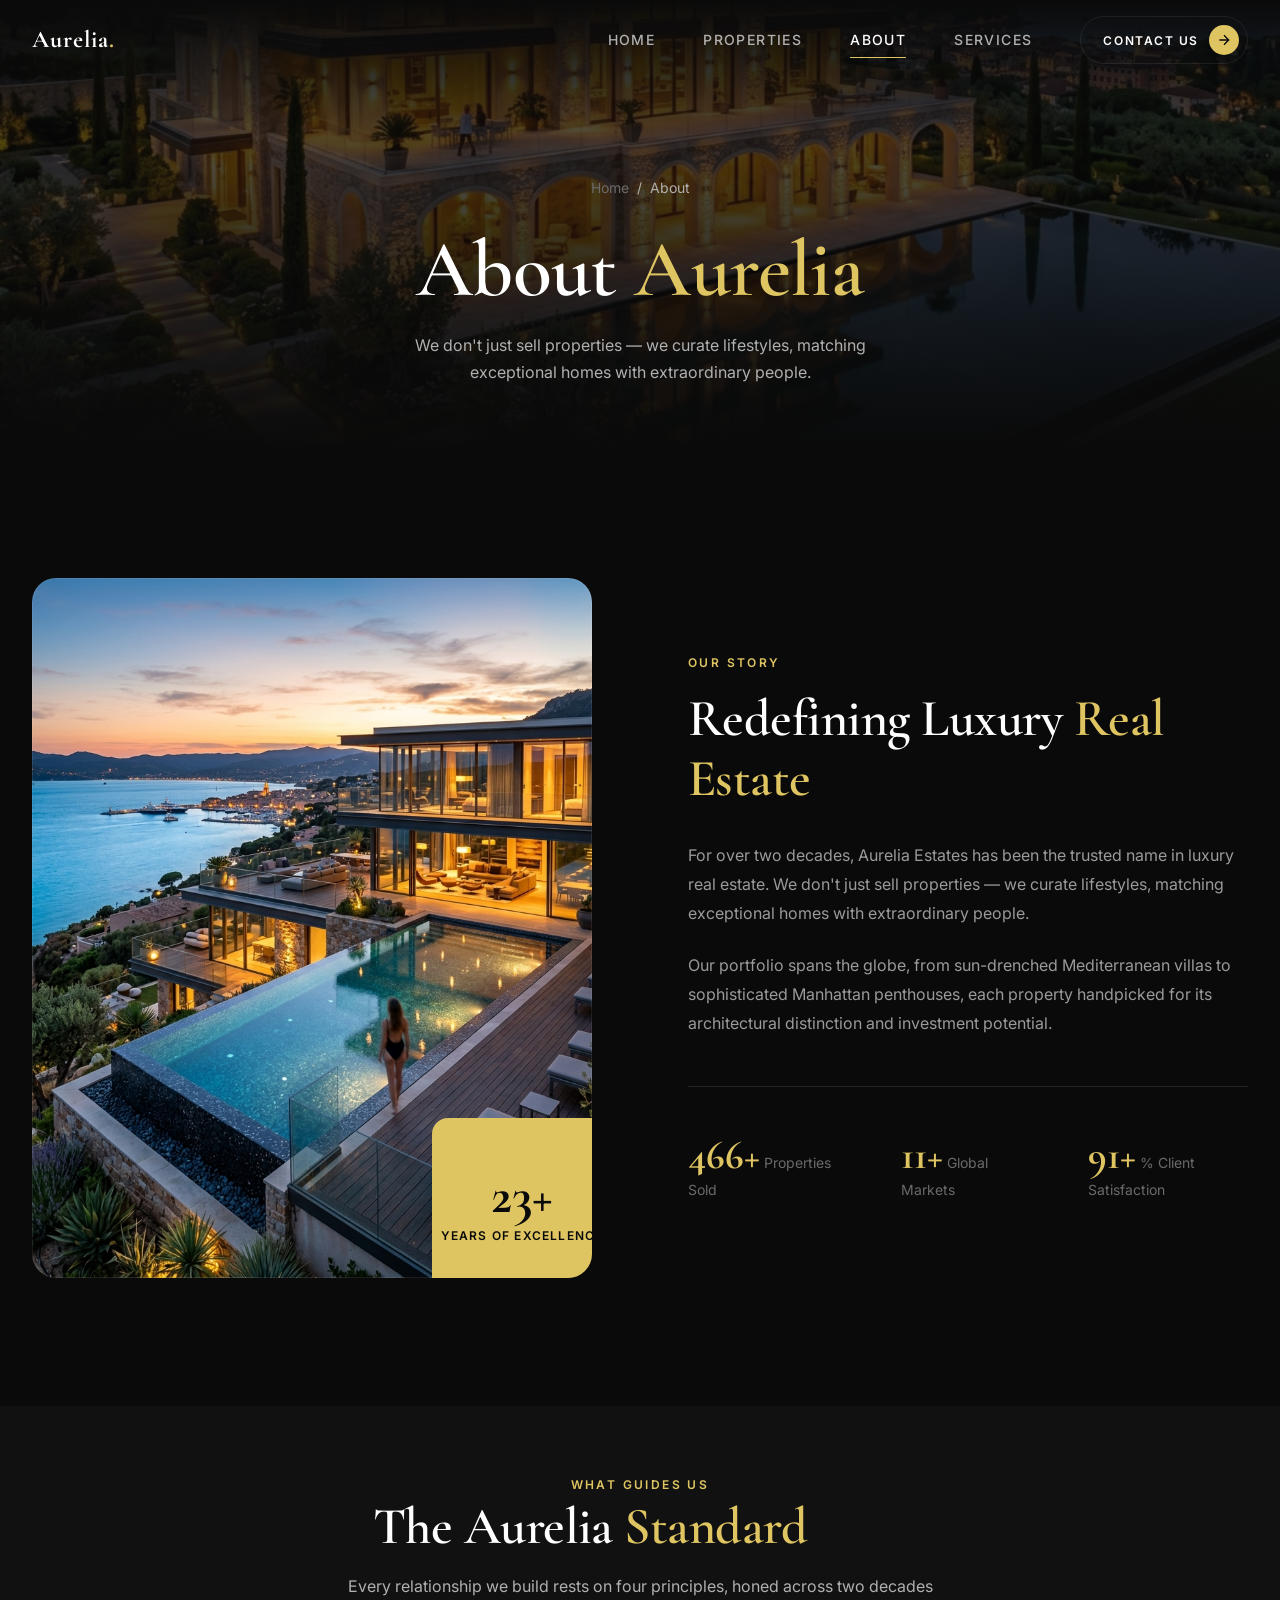
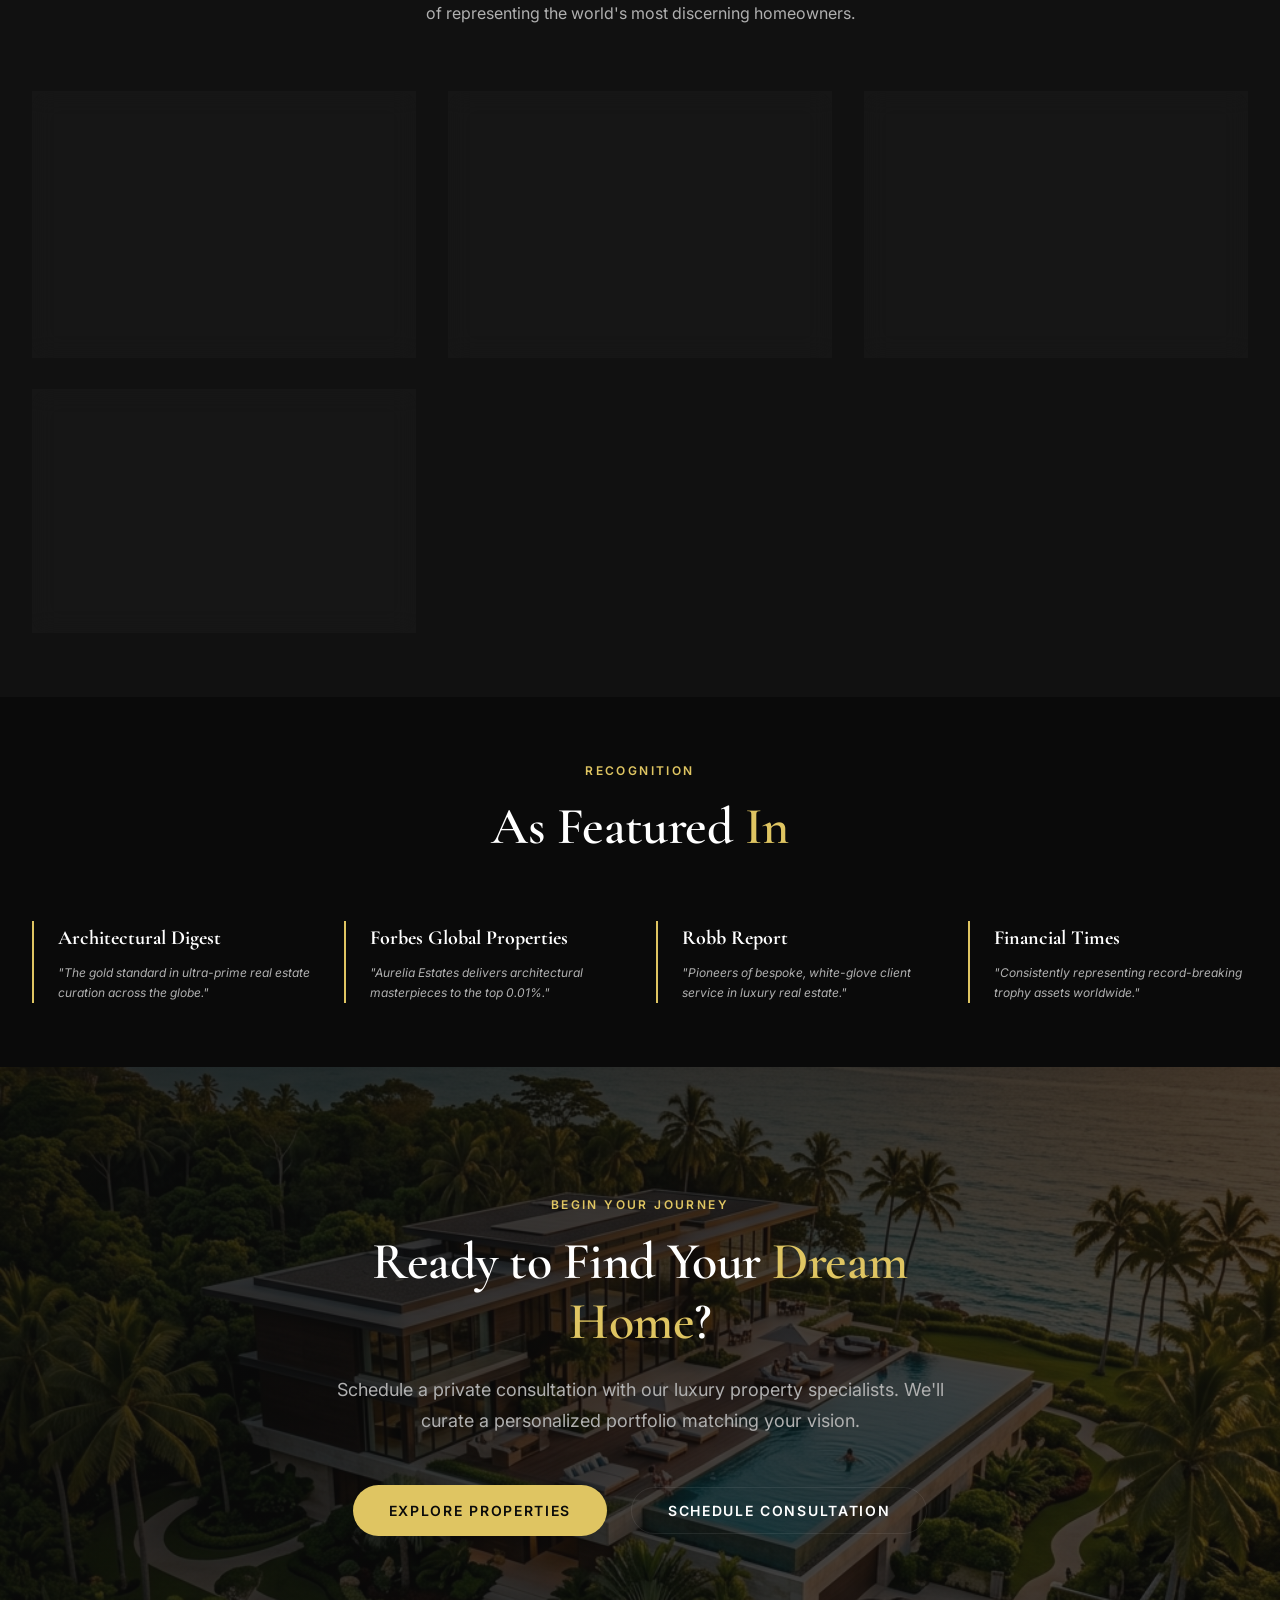
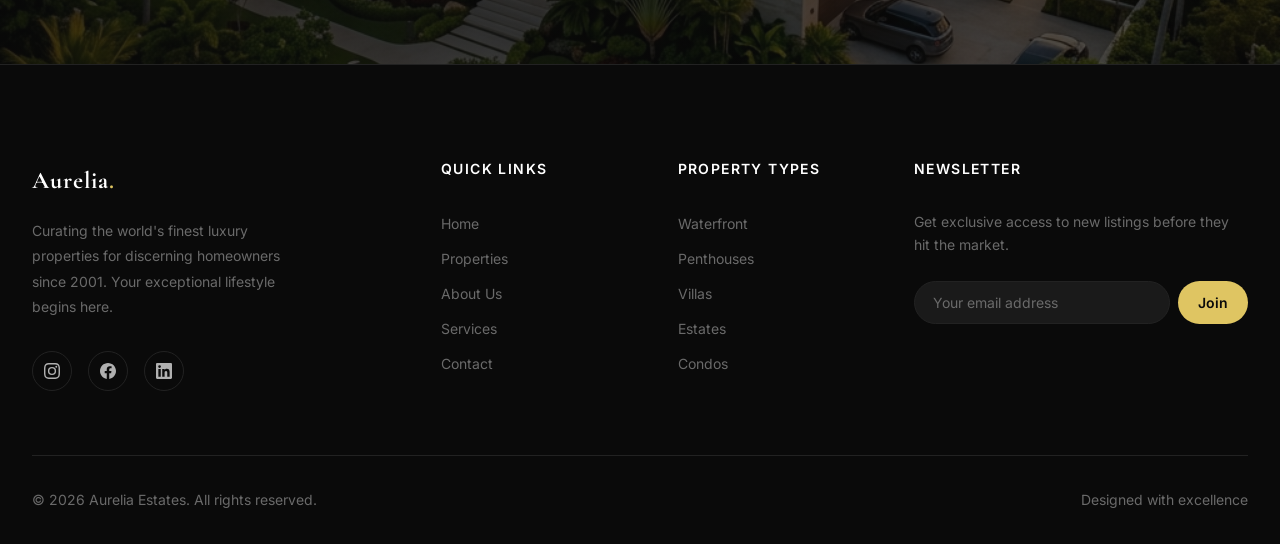
==== about.html @ a366469d "Redesign hero to match premium urban-living reference, add About/Services pages - Rebuild hero with " ====
<!DOCTYPE html>
<html lang="en">
<head>
  <meta charset="UTF-8" />
  <meta name="viewport" content="width=device-width, initial-scale=1.0" />
  <title>About Us — Aurelia Estates</title>
  <meta name="description" content="For over two decades Aurelia Estates has curated the world's finest luxury properties, matching exceptional homes with extraordinary people." />
  <link rel="stylesheet" href="css/styles.css" />
  <link rel="icon" type="image/svg+xml" href="data:image/svg+xml,<svg xmlns='http://www.w3.org/2000/svg' viewBox='0 0 100 100'><text y='.9em' font-size='90'>🏛️</text></svg>" />
</head>
<body>

  <!-- Navigation -->
  <nav class="nav" id="main-nav">
    <div class="nav__inner">
      <a href="index.html" class="nav__logo">Aurelia<span>.</span></a>
      <div class="nav__links">
        <a href="index.html" class="nav__link">Home</a>
        <a href="listings.html" class="nav__link">Properties</a>
        <a href="about.html" class="nav__link nav__link--active">About</a>
        <a href="services.html" class="nav__link">Services</a>
        <button type="button" class="nav__cta" onclick="document.getElementById('tour-modal').classList.add('active')">
          Contact Us
          <svg viewBox="0 0 24 24" fill="none" stroke="currentColor" stroke-width="2"><path d="M5 12h14M12 5l7 7-7 7"/></svg>
        </button>
      </div>
      <div class="nav__toggle" id="nav-toggle">
        <span></span><span></span><span></span>
      </div>
    </div>
  </nav>
  <div class="nav__mobile" id="nav-mobile">
    <a href="index.html">Home</a>
    <a href="listings.html">Properties</a>
    <a href="about.html">About</a>
    <a href="services.html">Services</a>
    <button type="button" onclick="document.getElementById('tour-modal').classList.add('active')">Contact Us</button>
  </div>

  <!-- Page Header -->
  <section class="page-header">
    <div class="page-header__bg">
      <img src="images/property-4.png" alt="Aurelia Estates architecture" />
    </div>
    <div class="container">
      <div class="page-header__content">
        <nav class="breadcrumb">
          <a href="index.html">Home</a>
          <span>/</span>
          <span>About</span>
        </nav>
        <h1 class="reveal">About <span class="text-accent">Aurelia</span></h1>
        <p class="reveal" data-delay="100" style="max-width:520px;margin:1rem auto 0;color:var(--color-secondary);">We don't just sell properties — we curate lifestyles, matching exceptional homes with extraordinary people.</p>
      </div>
    </div>
  </section>

  <!-- Our Story -->
  <section class="about section" id="story">
    <div class="container">
      <div class="about__grid">
        <div class="about__image reveal-left">
          <img src="images/property-3.png" alt="Luxury interior craftsmanship" />
          <div class="about__accent-box">
            <span class="number" data-count="25">0</span>
            <span class="text">Years of Excellence</span>
          </div>
        </div>
        <div class="about__content reveal-right">
          <span class="label">Our Story</span>
          <h2>Redefining Luxury <span class="text-accent">Real Estate</span></h2>
          <p>For over two decades, Aurelia Estates has been the trusted name in luxury real estate. We don't just sell properties — we curate lifestyles, matching exceptional homes with extraordinary people.</p>
          <p>Our portfolio spans the globe, from sun-drenched Mediterranean villas to sophisticated Manhattan penthouses, each property handpicked for its architectural distinction and investment potential.</p>
          <div class="about__stats">
            <div class="about__stat">
              <span class="number" data-count="500">0</span>
              <span class="text">Properties Sold</span>
            </div>
            <div class="about__stat">
              <span class="number" data-count="12">0</span>
              <span class="text">Global Markets</span>
            </div>
            <div class="about__stat">
              <span class="number" data-count="98">0</span>
              <span class="text">% Client Satisfaction</span>
            </div>
          </div>
        </div>
      </div>
    </div>
  </section>

  <!-- Our Values -->
  <section class="section section--dark" id="values">
    <div class="container">
      <div class="section__header reveal" style="text-align: center; justify-content: center;">
        <div>
          <span class="label">What Guides Us</span>
          <h2>The Aurelia <span class="text-accent">Standard</span></h2>
          <p style="max-width: 600px; margin: 1rem auto 0; color: var(--color-secondary);">
            Every relationship we build rests on four principles, honed across two decades of representing the world's most discerning homeowners.
          </p>
        </div>
      </div>

      <div class="amenities-grid">
        <div class="amenity-card reveal-scale" data-delay="0">
          <div class="amenity-card__icon">
            <svg viewBox="0 0 24 24" fill="none" stroke="currentColor" stroke-width="1.5"><path d="M12 22s8-4 8-10V5l-8-3-8 3v7c0 6 8 10 8 10z"/></svg>
          </div>
          <h3>Absolute Discretion</h3>
          <p>Confidential representation for high-profile clients, off-market listings, and private negotiations.</p>
        </div>

        <div class="amenity-card reveal-scale" data-delay="100">
          <div class="amenity-card__icon">
            <svg viewBox="0 0 24 24" fill="none" stroke="currentColor" stroke-width="1.5"><path d="M12 2v20M17 5H9.5a3.5 3.5 0 000 7h5a3.5 3.5 0 010 7H6"/></svg>
          </div>
          <h3>Uncompromising Craft</h3>
          <p>Every listing is vetted against 120 luxury benchmarks before it ever reaches our portfolio.</p>
        </div>

        <div class="amenity-card reveal-scale" data-delay="200">
          <div class="amenity-card__icon">
            <svg viewBox="0 0 24 24" fill="none" stroke="currentColor" stroke-width="1.5"><circle cx="12" cy="12" r="10"/><path d="M12 6v6l4 2"/></svg>
          </div>
          <h3>Global Reach</h3>
          <p>A vetted network across 12 markets, connecting buyers and sellers wherever opportunity lives.</p>
        </div>

        <div class="amenity-card reveal-scale" data-delay="300">
          <div class="amenity-card__icon">
            <svg viewBox="0 0 24 24" fill="none" stroke="currentColor" stroke-width="1.5"><path d="M20.84 4.61a5.5 5.5 0 0 0-7.78 0L12 5.67l-1.06-1.06a5.5 5.5 0 0 0-7.78 7.78l1.06 1.06L12 21.23l7.78-7.78 1.06-1.06a5.5 5.5 0 0 0 0-7.78z"/></svg>
          </div>
          <h3>Lifelong Partnership</h3>
          <p>98% of clients return to Aurelia for every subsequent acquisition, sale, or referral.</p>
        </div>
      </div>
    </div>
  </section>

  <!-- Press -->
  <section class="section" id="press">
    <div class="container">
      <div class="section__header reveal" style="justify-content: center; text-align: center;">
        <div class="section__header-left" style="text-align: center;">
          <span class="label">Recognition</span>
          <h2>As Featured <span class="text-accent">In</span></h2>
        </div>
      </div>
      <div class="press-grid reveal">
        <div class="press-card">
          <span class="press-card__publication">Architectural Digest</span>
          <p>"The gold standard in ultra-prime real estate curation across the globe."</p>
        </div>
        <div class="press-card">
          <span class="press-card__publication">Forbes Global Properties</span>
          <p>"Aurelia Estates delivers architectural masterpieces to the top 0.01%."</p>
        </div>
        <div class="press-card">
          <span class="press-card__publication">Robb Report</span>
          <p>"Pioneers of bespoke, white-glove client service in luxury real estate."</p>
        </div>
        <div class="press-card">
          <span class="press-card__publication">Financial Times</span>
          <p>"Consistently representing record-breaking trophy assets worldwide."</p>
        </div>
      </div>
    </div>
  </section>

  <!-- CTA -->
  <section class="cta-section" id="contact">
    <div class="cta-section__bg">
      <img src="images/hero-bg.png" alt="Luxury estate" />
    </div>
    <div class="container">
      <div class="cta-section__content reveal">
        <span class="label">Begin Your Journey</span>
        <h2>Ready to Find Your <span class="text-accent">Dream Home</span>?</h2>
        <p>Schedule a private consultation with our luxury property specialists. We'll curate a personalized portfolio matching your vision.</p>
        <div class="cta-section__buttons">
          <a href="listings.html" class="btn btn--primary">Explore Properties</a>
          <button class="btn btn--outline" onclick="document.getElementById('tour-modal').classList.add('active')">Schedule Consultation</button>
        </div>
      </div>
    </div>
  </section>

  <!-- Footer -->
  <footer class="footer" id="footer">
    <div class="container">
      <div class="footer__grid">
        <div class="footer__brand">
          <a href="index.html" class="nav__logo">Aurelia<span>.</span></a>
          <p>Curating the world's finest luxury properties for discerning homeowners since 2001. Your exceptional lifestyle begins here.</p>
          <div class="footer__social">
            <a href="#" aria-label="Instagram"><svg viewBox="0 0 24 24"><path d="M12 2.163c3.204 0 3.584.012 4.85.07 3.252.148 4.771 1.691 4.919 4.919.058 1.265.069 1.645.069 4.849 0 3.205-.012 3.584-.069 4.849-.149 3.225-1.664 4.771-4.919 4.919-1.266.058-1.644.07-4.85.07-3.204 0-3.584-.012-4.849-.07-3.26-.149-4.771-1.699-4.919-4.92-.058-1.265-.07-1.644-.07-4.849 0-3.204.013-3.583.07-4.849.149-3.227 1.664-4.771 4.919-4.919 1.266-.057 1.645-.069 4.849-.069zM12 0C8.741 0 8.333.014 7.053.072 2.695.272.273 2.69.073 7.052.014 8.333 0 8.741 0 12c0 3.259.014 3.668.072 4.948.2 4.358 2.618 6.78 6.98 6.98C8.333 23.986 8.741 24 12 24c3.259 0 3.668-.014 4.948-.072 4.354-.2 6.782-2.618 6.979-6.98.059-1.28.073-1.689.073-4.948 0-3.259-.014-3.667-.072-4.947-.196-4.354-2.617-6.78-6.979-6.98C15.668.014 15.259 0 12 0zm0 5.838a6.162 6.162 0 100 12.324 6.162 6.162 0 000-12.324zM12 16a4 4 0 110-8 4 4 0 010 8zm6.406-11.845a1.44 1.44 0 100 2.881 1.44 1.44 0 000-2.881z"/></svg></a>
            <a href="#" aria-label="Facebook"><svg viewBox="0 0 24 24"><path d="M24 12.073c0-6.627-5.373-12-12-12s-12 5.373-12 12c0 5.99 4.388 10.954 10.125 11.854v-8.385H7.078v-3.47h3.047V9.43c0-3.007 1.792-4.669 4.533-4.669 1.312 0 2.686.235 2.686.235v2.953H15.83c-1.491 0-1.956.925-1.956 1.874v2.25h3.328l-.532 3.47h-2.796v8.385C19.612 23.027 24 18.062 24 12.073z"/></svg></a>
            <a href="#" aria-label="LinkedIn"><svg viewBox="0 0 24 24"><path d="M20.447 20.452h-3.554v-5.569c0-1.328-.027-3.037-1.852-3.037-1.853 0-2.136 1.445-2.136 2.939v5.667H9.351V9h3.414v1.561h.046c.477-.9 1.637-1.85 3.37-1.85 3.601 0 4.267 2.37 4.267 5.455v6.286zM5.337 7.433a2.062 2.062 0 01-2.063-2.065 2.064 2.064 0 112.063 2.065zm1.782 13.019H3.555V9h3.564v11.452zM22.225 0H1.771C.792 0 0 .774 0 1.729v20.542C0 23.227.792 24 1.771 24h20.451C23.2 24 24 23.227 24 22.271V1.729C24 .774 23.2 0 22.222 0h.003z"/></svg></a>
          </div>
        </div>
        <div class="footer__col">
          <h4>Quick Links</h4>
          <ul>
            <li><a href="index.html">Home</a></li>
            <li><a href="listings.html">Properties</a></li>
            <li><a href="about.html">About Us</a></li>
            <li><a href="services.html">Services</a></li>
            <li><a href="#contact">Contact</a></li>
          </ul>
        </div>
        <div class="footer__col">
          <h4>Property Types</h4>
          <ul>
            <li><a href="listings.html">Waterfront</a></li>
            <li><a href="listings.html">Penthouses</a></li>
            <li><a href="listings.html">Villas</a></li>
            <li><a href="listings.html">Estates</a></li>
            <li><a href="listings.html">Condos</a></li>
          </ul>
        </div>
        <div class="footer__col">
          <h4>Newsletter</h4>
          <p style="font-size:0.875rem;color:#6a6a6a;margin-bottom:1.5rem;">Get exclusive access to new listings before they hit the market.</p>
          <form class="footer__newsletter-form" onsubmit="event.preventDefault(); alert('Subscribed to Aurelia VIP Private Access!');">
            <input type="email" placeholder="Your email address" class="footer__newsletter-input" required />
            <button type="submit">Join</button>
          </form>
        </div>
      </div>
      <div class="footer__bottom">
        <p>&copy; <span id="footer-year">2026</span> Aurelia Estates. All rights reserved.</p>
        <p>Designed with excellence</p>
      </div>
    </div>
  </footer>

  <!-- Consultation Modal -->
  <div class="tour-modal" id="tour-modal">
    <div class="tour-modal__backdrop" onclick="document.getElementById('tour-modal').classList.remove('active')"></div>
    <div class="tour-modal__box">
      <button class="tour-modal__close" onclick="document.getElementById('tour-modal').classList.remove('active')">&times;</button>
      <span class="label">Private Access</span>
      <h3>Schedule Private Consultation</h3>
      <p>Connect with a senior luxury specialist for a tailored portfolio review.</p>
      <form onsubmit="event.preventDefault(); alert('Thank you! Your private advisor will contact you within 2 hours.'); document.getElementById('tour-modal').classList.remove('active');">
        <div style="margin-bottom:1rem;">
          <input type="text" placeholder="Full Name" required style="width:100%;padding:12px 16px;background:#1a1a1a;border:1px solid #333;color:#fff;border-radius:6px;" />
        </div>
        <div style="margin-bottom:1rem;">
          <input type="email" placeholder="Email Address" required style="width:100%;padding:12px 16px;background:#1a1a1a;border:1px solid #333;color:#fff;border-radius:6px;" />
        </div>
        <div style="margin-bottom:1rem;">
          <input type="tel" placeholder="Phone Number" style="width:100%;padding:12px 16px;background:#1a1a1a;border:1px solid #333;color:#fff;border-radius:6px;" />
        </div>
        <button type="submit" class="btn btn--primary" style="width:100%;">Submit Request</button>
      </form>
    </div>
  </div>

  <script src="js/main.js"></script>
</body>
</html>
---- css/styles.css ----
/* ============================================================
   LUXURY REAL ESTATE — DESIGN SYSTEM
   ============================================================ */

/* --- Google Fonts --- */
@import url('https://fonts.googleapis.com/css2?family=Cormorant+Garamond:ital,wght@0,300;0,400;0,500;0,600;0,700;1,400;1,500&family=Inter:wght@300;400;500;600;700&display=swap');

/* ============================================================
   DESIGN TOKENS
   ============================================================ */
:root {
  /* Colors */
  --color-accent: #DFC562;
  --color-accent-hover: #e8d278;
  --color-accent-dark: #c5a94d;
  --color-primary: #ffffff;
  --color-secondary: #b0b0b0;
  --color-body: #9a9a9a;
  --color-muted: #6a6a6a;
  --color-dark: #0a0a0a;
  --color-dark-soft: #111111;
  --color-dark-card: #151515;
  --color-dark-border: #222222;
  --color-dark-surface: #1a1a1a;
  --color-overlay: rgba(0, 0, 0, 0.55);
  --color-glass: rgba(255, 255, 255, 0.04);
  --color-glass-border: rgba(255, 255, 255, 0.08);

  /* Typography */
  --font-heading: 'Cormorant Garamond', 'Georgia', serif;
  --font-body: 'Inter', 'Helvetica Neue', sans-serif;

  /* Sizes */
  --text-xs: 0.75rem;
  --text-sm: 0.875rem;
  --text-base: 1rem;
  --text-lg: 1.125rem;
  --text-xl: 1.25rem;
  --text-2xl: 1.5rem;
  --text-3xl: 2rem;
  --text-4xl: 2.5rem;
  --text-5xl: 3.25rem;
  --text-6xl: 4rem;
  --text-7xl: 5rem;

  /* Spacing */
  --space-xs: 0.25rem;
  --space-sm: 0.5rem;
  --space-md: 1rem;
  --space-lg: 1.5rem;
  --space-xl: 2rem;
  --space-2xl: 3rem;
  --space-3xl: 4rem;
  --space-4xl: 6rem;
  --space-5xl: 8rem;

  /* Layout */
  --max-width: 1280px;
  --max-width-narrow: 900px;
  --nav-height: 80px;
  --border-radius: 8px;
  --border-radius-lg: 16px;
  --border-radius-xl: 24px;

  /* Transitions */
  --transition-fast: 0.2s cubic-bezier(0.4, 0, 0.2, 1);
  --transition-base: 0.35s cubic-bezier(0.4, 0, 0.2, 1);
  --transition-slow: 0.6s cubic-bezier(0.22, 1, 0.36, 1);
  --transition-spring: 0.8s cubic-bezier(0.34, 1.56, 0.64, 1);

  /* Shadows */
  --shadow-sm: 0 2px 8px rgba(0, 0, 0, 0.3);
  --shadow-md: 0 8px 30px rgba(0, 0, 0, 0.4);
  --shadow-lg: 0 20px 60px rgba(0, 0, 0, 0.5);
  --shadow-glow: 0 0 40px rgba(223, 197, 98, 0.15);
}

/* ============================================================
   RESET & BASE
   ============================================================ */
*, *::before, *::after {
  margin: 0;
  padding: 0;
  box-sizing: border-box;
}

html {
  scroll-behavior: smooth;
  -webkit-font-smoothing: antialiased;
  -moz-osx-font-smoothing: grayscale;
}

body {
  font-family: var(--font-body);
  font-size: var(--text-base);
  font-weight: 400;
  line-height: 1.7;
  color: var(--color-body);
  background-color: var(--color-dark);
  overflow-x: hidden;
}

img {
  max-width: 100%;
  height: auto;
  display: block;
}

a {
  color: var(--color-accent);
  text-decoration: none;
  transition: color var(--transition-fast);
}

a:hover {
  color: var(--color-accent-hover);
}

ul, ol {
  list-style: none;
}

button {
  cursor: pointer;
  border: none;
  background: none;
  font-family: inherit;
  color: inherit;
}

input, textarea, select {
  font-family: var(--font-body);
  font-size: var(--text-base);
  border: none;
  outline: none;
  background: none;
}

::selection {
  background: var(--color-accent);
  color: var(--color-dark);
}

/* ============================================================
   TYPOGRAPHY
   ============================================================ */
h1, h2, h3, h4, h5, h6 {
  font-family: var(--font-heading);
  font-weight: 600;
  line-height: 1.15;
  color: var(--color-primary);
  letter-spacing: -0.01em;
}

h1 { font-size: var(--text-7xl); }
h2 { font-size: var(--text-5xl); }
h3 { font-size: var(--text-3xl); }
h4 { font-size: var(--text-2xl); }
h5 { font-size: var(--text-xl); }
h6 { font-size: var(--text-lg); }

.text-accent {
  color: var(--color-accent);
}

.text-uppercase {
  text-transform: uppercase;
  letter-spacing: 0.12em;
}

.label {
  font-family: var(--font-body);
  font-size: var(--text-xs);
  font-weight: 600;
  text-transform: uppercase;
  letter-spacing: 0.2em;
  color: var(--color-accent);
}

/* ============================================================
   LAYOUT
   ============================================================ */
.container {
  width: 100%;
  max-width: var(--max-width);
  margin: 0 auto;
  padding: 0 var(--space-xl);
}

.container--narrow {
  max-width: var(--max-width-narrow);
}

.section {
  padding: var(--space-3xl) 0;
  position: relative;
}

.section--dark {
  background: var(--color-dark-soft);
}

.flex {
  display: flex;
}

.grid {
  display: grid;
}

/* ============================================================
   NAVIGATION
   ============================================================ */
.nav {
  position: fixed;
  top: 0;
  left: 0;
  width: 100%;
  height: var(--nav-height);
  z-index: 1000;
  display: flex;
  align-items: center;
  transition: background var(--transition-base), box-shadow var(--transition-base), backdrop-filter var(--transition-base);
}

.nav--scrolled {
  background: rgba(10, 10, 10, 0.92);
  backdrop-filter: blur(20px);
  -webkit-backdrop-filter: blur(20px);
  box-shadow: 0 1px 0 var(--color-dark-border);
}

.nav__inner {
  display: flex;
  align-items: center;
  justify-content: space-between;
  width: 100%;
  max-width: var(--max-width);
  margin: 0 auto;
  padding: 0 var(--space-xl);
}

.nav__logo {
  font-family: var(--font-heading);
  font-size: var(--text-2xl);
  font-weight: 700;
  color: var(--color-primary);
  letter-spacing: 0.04em;
  transition: color var(--transition-fast);
}

.nav__logo span {
  color: var(--color-accent);
}

.nav__links {
  display: flex;
  align-items: center;
  gap: var(--space-2xl);
}

.nav__link {
  font-family: var(--font-body);
  font-size: var(--text-sm);
  font-weight: 500;
  color: var(--color-secondary);
  text-transform: uppercase;
  letter-spacing: 0.1em;
  position: relative;
  padding: var(--space-xs) 0;
  transition: color var(--transition-fast);
}

.nav__link::after {
  content: '';
  position: absolute;
  bottom: -2px;
  left: 0;
  width: 0;
  height: 1px;
  background: var(--color-accent);
  transition: width var(--transition-base);
}

.nav__link:hover,
.nav__link--active {
  color: var(--color-primary);
}

.nav__link:hover::after,
.nav__link--active::after {
  width: 100%;
}

.nav__cta {
  display: inline-flex;
  align-items: center;
  gap: 10px;
  padding: 8px 8px 8px 22px;
  font-family: var(--font-body);
  font-size: var(--text-xs);
  font-weight: 600;
  text-transform: uppercase;
  letter-spacing: 0.13em;
  color: var(--color-primary);
  background: transparent;
  border: 1px solid var(--color-glass-border);
  border-radius: 50px;
  cursor: pointer;
  transition: all var(--transition-base);
}

.nav__cta svg {
  width: 30px;
  height: 30px;
  padding: 7px;
  border-radius: 50%;
  background: var(--color-accent);
  color: var(--color-dark);
  flex-shrink: 0;
  transition: transform var(--transition-base);
}

.nav__cta:hover {
  border-color: var(--color-accent);
  color: var(--color-primary);
  transform: translateY(-1px);
}

.nav__cta:hover svg {
  transform: rotate(45deg);
}

/* Mobile Menu Toggle */
.nav__toggle {
  display: none;
  flex-direction: column;
  gap: 5px;
  width: 28px;
  cursor: pointer;
  z-index: 1001;
}

.nav__toggle span {
  display: block;
  width: 100%;
  height: 2px;
  background: var(--color-primary);
  border-radius: 2px;
  transition: all var(--transition-base);
}

.nav__toggle.active span:nth-child(1) {
  transform: rotate(45deg) translate(5px, 5px);
}

.nav__toggle.active span:nth-child(2) {
  opacity: 0;
}

.nav__toggle.active span:nth-child(3) {
  transform: rotate(-45deg) translate(5px, -5px);
}

/* Mobile Menu */
.nav__mobile {
  display: none;
  position: fixed;
  top: 0;
  left: 0;
  width: 100%;
  height: 100vh;
  background: rgba(10, 10, 10, 0.97);
  backdrop-filter: blur(30px);
  flex-direction: column;
  align-items: center;
  justify-content: center;
  gap: var(--space-2xl);
  z-index: 999;
  opacity: 0;
  pointer-events: none;
  transition: opacity var(--transition-base);
}

.nav__mobile.active {
  opacity: 1;
  pointer-events: all;
}

.nav__mobile a,
.nav__mobile button {
  font-family: var(--font-heading);
  font-size: var(--text-4xl);
  color: var(--color-primary);
  background: none;
  border: none;
  cursor: pointer;
  transition: color var(--transition-fast);
}

.nav__mobile a:hover,
.nav__mobile button:hover {
  color: var(--color-accent);
}

/* ============================================================
   BUTTONS
   ============================================================ */
.btn {
  display: inline-flex;
  align-items: center;
  justify-content: center;
  gap: var(--space-sm);
  padding: 14px 36px;
  font-family: var(--font-body);
  font-size: var(--text-sm);
  font-weight: 600;
  text-transform: uppercase;
  letter-spacing: 0.12em;
  border-radius: 50px;
  cursor: pointer;
  transition: all var(--transition-base);
  position: relative;
  overflow: hidden;
}

.btn--primary {
  background: var(--color-accent);
  color: var(--color-dark);
}

.btn--primary:hover {
  background: var(--color-accent-hover);
  color: var(--color-dark);
  transform: translateY(-2px);
  box-shadow: var(--shadow-glow);
}

.btn--outline {
  background: transparent;
  color: var(--color-primary);
  border: 1px solid var(--color-glass-border);
}

.btn--outline:hover {
  border-color: var(--color-accent);
  color: var(--color-accent);
  transform: translateY(-2px);
}

.btn--ghost {
  background: transparent;
  color: var(--color-accent);
  padding: 10px 0;
}

.btn--ghost:hover {
  color: var(--color-accent-hover);
}

.btn--ghost svg {
  transition: transform var(--transition-base);
}

.btn--ghost:hover svg {
  transform: translateX(4px);
}

.btn--icon {
  width: 48px;
  height: 48px;
  padding: 0;
  border-radius: 50%;
  background: var(--color-dark-card);
  border: 1px solid var(--color-dark-border);
}

.btn--icon:hover {
  background: var(--color-accent);
  border-color: var(--color-accent);
  color: var(--color-dark);
}

/* ============================================================
   HERO SECTION (Homepage)
   ============================================================ */
.hero {
  position: relative;
  width: 100%;
  min-height: 100vh;
  display: flex;
  align-items: center;
  overflow: hidden;
  padding: calc(var(--nav-height) + var(--space-2xl)) 0 var(--space-3xl);
  background:
    radial-gradient(ellipse 70% 55% at 78% 12%, rgba(223, 197, 98, 0.10), transparent 60%),
    radial-gradient(ellipse 90% 70% at 15% 100%, rgba(120, 78, 30, 0.22), transparent 65%),
    linear-gradient(160deg, #171208 0%, #0a0a0a 45%, #0a0a0a 100%);
}

.hero__grid {
  position: relative;
  z-index: 2;
  display: grid;
  grid-template-columns: minmax(0, 0.9fr) minmax(0, 1.1fr);
  align-items: center;
  gap: clamp(2.5rem, 5vw, var(--space-4xl));
}

.hero__content {
  max-width: 560px;
}

.hero__eyebrow {
  display: inline-flex;
  align-items: center;
  gap: 12px;
  margin-bottom: var(--space-lg);
}

.hero__eyebrow::before {
  content: '';
  display: block;
  width: 28px;
  height: 2px;
  background: var(--color-accent);
}

.hero__title {
  font-family: var(--font-heading);
  font-weight: 500;
  font-size: clamp(2.6rem, 5.4vw, var(--text-7xl));
  line-height: 1.08;
  color: var(--color-primary);
  margin-bottom: var(--space-lg);
}

.hero__title em {
  font-style: italic;
  font-weight: 500;
  color: var(--color-accent);
}

.hero__lead {
  font-size: var(--text-lg);
  line-height: 1.7;
  color: var(--color-secondary);
  max-width: 460px;
  margin-bottom: var(--space-2xl);
}

.hero__actions {
  display: flex;
  align-items: center;
  flex-wrap: wrap;
  gap: var(--space-lg);
  margin-bottom: var(--space-2xl);
}

.hero__proof {
  display: flex;
  align-items: center;
  gap: var(--space-lg);
  padding-top: var(--space-xl);
  border-top: 1px solid var(--color-dark-border);
}

.hero__proof-avatars {
  display: flex;
}

.hero__proof-avatars img {
  width: 38px;
  height: 38px;
  border-radius: 50%;
  object-fit: cover;
  border: 2px solid var(--color-dark);
  margin-left: -10px;
}

.hero__proof-avatars img:first-child {
  margin-left: 0;
}

.hero__proof-text {
  font-size: var(--text-sm);
  color: var(--color-secondary);
  line-height: 1.4;
}

.hero__proof-text strong {
  color: var(--color-primary);
}

/* --- Visual column: tilting image + floating info card + dot nav --- */
.hero__visual {
  position: relative;
}

.hero__image-frame {
  position: relative;
  aspect-ratio: 4 / 5;
  max-height: 640px;
  border-radius: var(--border-radius-xl);
  overflow: hidden;
  perspective: 1400px;
  box-shadow: var(--shadow-lg);
}

.hero__image-frame::after {
  content: '';
  position: absolute;
  inset: 0;
  background: linear-gradient(200deg, transparent 45%, rgba(0, 0, 0, 0.55) 100%);
  pointer-events: none;
  z-index: 1;
}

.hero__image-frame img {
  width: 100%;
  height: 100%;
  object-fit: cover;
  transform: scale(1.08);
  transform-style: preserve-3d;
  will-change: transform;
}

.hero__image-glow {
  position: absolute;
  inset: -10%;
  z-index: -1;
  background: radial-gradient(circle at 50% 50%, rgba(223, 197, 98, 0.18), transparent 65%);
  filter: blur(30px);
  pointer-events: none;
}

.hero__floating-card {
  position: absolute;
  left: -6%;
  bottom: 8%;
  z-index: 3;
  width: min(300px, 78%);
  padding: var(--space-xl) var(--space-lg);
  background: rgba(15, 13, 10, 0.72);
  backdrop-filter: blur(18px);
  -webkit-backdrop-filter: blur(18px);
  border: 1px solid var(--color-glass-border);
  border-radius: var(--border-radius-lg);
  box-shadow: var(--shadow-md);
}

.hero__floating-card h4 {
  font-size: var(--text-lg);
  margin-bottom: 8px;
}

.hero__floating-card p {
  font-size: var(--text-sm);
  line-height: 1.6;
  color: var(--color-secondary);
  margin-bottom: var(--space-lg);
}

.hero__floating-stat {
  display: flex;
  align-items: center;
  gap: var(--space-md);
  padding-top: var(--space-lg);
  border-top: 1px solid var(--color-glass-border);
}

.hero__floating-number {
  font-family: var(--font-heading);
  font-size: var(--text-4xl);
  font-weight: 600;
  color: var(--color-accent);
  line-height: 1;
}

.hero__floating-meta {
  display: flex;
  flex-direction: column;
  gap: 4px;
}

.hero__floating-label {
  font-size: var(--text-xs);
  text-transform: uppercase;
  letter-spacing: 0.1em;
  color: var(--color-primary);
}

.hero__floating-sub {
  display: flex;
  align-items: center;
  gap: 6px;
  font-size: var(--text-xs);
  color: var(--color-muted);
}

.hero__availability-dot {
  width: 6px;
  height: 6px;
  border-radius: 50%;
  background: #6fcf97;
  box-shadow: 0 0 0 0 rgba(111, 207, 151, 0.6);
  animation: heroAvailabilityPulse 2.2s ease-out infinite;
}

@keyframes heroAvailabilityPulse {
  0%   { box-shadow: 0 0 0 0 rgba(111, 207, 151, 0.55); }
  70%  { box-shadow: 0 0 0 7px rgba(111, 207, 151, 0); }
  100% { box-shadow: 0 0 0 0 rgba(111, 207, 151, 0); }
}

.hero__dot-nav {
  position: absolute;
  top: 50%;
  right: -18px;
  transform: translateY(-50%);
  z-index: 3;
  display: flex;
  flex-direction: column;
  align-items: center;
  gap: 22px;
  padding: 14px 9px;
  background: rgba(15, 13, 10, 0.72);
  backdrop-filter: blur(18px);
  -webkit-backdrop-filter: blur(18px);
  border: 1px solid var(--color-glass-border);
  border-radius: 50px;
}

.hero__dot {
  position: relative;
  z-index: 2;
  width: 22px;
  height: 22px;
  display: flex;
  align-items: center;
  justify-content: center;
  font-size: 0.65rem;
  font-weight: 600;
  color: var(--color-muted);
  cursor: pointer;
  transition: color var(--transition-fast);
}

.hero__dot--active {
  color: var(--color-dark);
}

.hero__dot-indicator {
  position: absolute;
  top: 14px;
  left: 9px;
  z-index: 1;
  width: 22px;
  height: 22px;
  border-radius: 50%;
  background: var(--color-accent);
  transition: transform 0.5s cubic-bezier(0.65, 0, 0.35, 1);
  box-shadow: var(--shadow-glow);
}

@media (max-width: 1024px) {
  .hero__grid {
    grid-template-columns: 1fr;
    text-align: center;
  }

  .hero__content {
    max-width: 100%;
    margin: 0 auto;
  }

  .hero__lead {
    margin-left: auto;
    margin-right: auto;
  }

  .hero__actions {
    justify-content: center;
  }

  .hero__proof {
    justify-content: center;
  }

  .hero__visual {
    max-width: 460px;
    margin: 0 auto;
  }

  .hero__dot-nav {
    right: 10px;
  }
}

@media (max-width: 767px) {
  .hero {
    padding-top: calc(var(--nav-height) + var(--space-xl));
    padding-bottom: var(--space-2xl);
    min-height: auto;
  }

  .hero__eyebrow {
    justify-content: center;
  }

  .hero__actions {
    flex-direction: column;
    align-items: stretch;
    gap: var(--space-md);
  }

  .hero__actions .btn {
    width: 100%;
  }

  .hero__image-frame {
    aspect-ratio: 4 / 5;
    max-height: 420px;
  }

  .hero__floating-card {
    left: 50%;
    bottom: auto;
    top: 100%;
    transform: translate(-50%, -34px);
    width: calc(100% - 2.5rem);
    max-width: 340px;
  }

  .hero__visual {
    margin-bottom: 3rem;
  }

  .hero__dot-nav {
    top: 16px;
    right: 16px;
    transform: none;
    flex-direction: row;
    gap: 14px;
    padding: 8px;
  }

  .hero__dot-indicator {
    top: 8px;
    left: 8px;
    transition: transform 0.5s cubic-bezier(0.65, 0, 0.35, 1);
  }
}

/* ============================================================
   PROPERTY CARDS
   ============================================================ */
.property-card {
  position: relative;
  border-radius: var(--border-radius-lg);
  overflow: hidden;
  background: var(--color-dark-card);
  border: 1px solid var(--color-dark-border);
  transition: all var(--transition-slow);
  cursor: pointer;
  transform-style: preserve-3d;
  will-change: transform;
}

.property-card:hover {
  border-color: rgba(223, 197, 98, 0.2);
  box-shadow: var(--shadow-lg), var(--shadow-glow);
}

.property-card__image {
  position: relative;
  aspect-ratio: 16/11;
  overflow: hidden;
}

.property-card__image img {
  width: 100%;
  height: 100%;
  object-fit: cover;
  transition: transform 0.6s cubic-bezier(0.22, 1, 0.36, 1);
}

.property-card:hover .property-card__image img {
  transform: scale(1.08);
}

.property-card__badge {
  position: absolute;
  top: 16px;
  left: 16px;
  padding: 6px 14px;
  font-size: var(--text-xs);
  font-weight: 600;
  text-transform: uppercase;
  letter-spacing: 0.1em;
  border-radius: 50px;
  z-index: 2;
}

.property-card__badge--sale {
  background: var(--color-accent);
  color: var(--color-dark);
}

.property-card__badge--new {
  background: rgba(110, 193, 228, 0.9);
  color: var(--color-dark);
}

.property-card__badge--sold {
  background: rgba(207, 46, 46, 0.85);
  color: var(--color-primary);
}

.property-card__favorite {
  position: absolute;
  top: 16px;
  right: 16px;
  width: 36px;
  height: 36px;
  background: rgba(0, 0, 0, 0.5);
  backdrop-filter: blur(8px);
  border-radius: 50%;
  display: flex;
  align-items: center;
  justify-content: center;
  border: none;
  cursor: pointer;
  z-index: 2;
  transition: all var(--transition-fast);
}

.property-card__favorite svg {
  width: 16px;
  height: 16px;
  fill: none;
  stroke: var(--color-primary);
  stroke-width: 2;
  transition: all var(--transition-fast);
}

.property-card__favorite:hover svg,
.property-card__favorite.active svg {
  fill: var(--color-accent);
  stroke: var(--color-accent);
}

.property-card__overlay {
  position: absolute;
  bottom: 0;
  left: 0;
  right: 0;
  height: 50%;
  background: linear-gradient(to top, rgba(0,0,0,0.7), transparent);
  z-index: 1;
}

.property-card__body {
  padding: var(--space-lg) var(--space-xl);
}

.property-card__location {
  display: flex;
  align-items: center;
  gap: 6px;
  font-size: var(--text-xs);
  color: var(--color-muted);
  text-transform: uppercase;
  letter-spacing: 0.1em;
  margin-bottom: var(--space-sm);
}

.property-card__location svg {
  width: 12px;
  height: 12px;
  fill: var(--color-accent);
}

.property-card__name {
  font-family: var(--font-heading);
  font-size: var(--text-xl);
  font-weight: 600;
  color: var(--color-primary);
  margin-bottom: var(--space-sm);
  line-height: 1.3;
}

.property-card__price {
  font-family: var(--font-heading);
  font-size: var(--text-2xl);
  font-weight: 700;
  color: var(--color-accent);
  margin-bottom: var(--space-md);
}

.property-card__stats {
  display: flex;
  align-items: center;
  gap: var(--space-lg);
  padding-top: var(--space-md);
  border-top: 1px solid var(--color-dark-border);
}

.property-card__stat {
  display: flex;
  align-items: center;
  gap: 6px;
  font-size: var(--text-sm);
  color: var(--color-secondary);
}

.property-card__stat svg {
  width: 16px;
  height: 16px;
  fill: var(--color-muted);
}

/* ============================================================
   FEATURED SECTION
   ============================================================ */
.featured {
  padding: var(--space-5xl) 0;
}

.section__header {
  display: flex;
  align-items: flex-end;
  justify-content: space-between;
  margin-bottom: var(--space-3xl);
  gap: var(--space-xl);
}

.section__header-left .label {
  margin-bottom: var(--space-md);
  display: block;
}

.section__header h2 {
  max-width: 500px;
}

.featured__grid {
  display: grid;
  grid-template-columns: repeat(3, 1fr);
  gap: var(--space-xl);
}

/* ============================================================
   ABOUT SECTION
   ============================================================ */
.about {
  padding: var(--space-5xl) 0;
  overflow: hidden;
}

.about__grid {
  display: grid;
  grid-template-columns: 1fr 1fr;
  gap: var(--space-4xl);
  align-items: center;
}

.about__image {
  position: relative;
  border-radius: var(--border-radius-xl);
  overflow: hidden;
  aspect-ratio: 4/5;
}

.about__image img {
  width: 100%;
  height: 100%;
  object-fit: cover;
}

.about__image::after {
  content: '';
  position: absolute;
  inset: 0;
  border-radius: var(--border-radius-xl);
  border: 1px solid var(--color-glass-border);
  pointer-events: none;
}

.about__accent-box {
  position: absolute;
  bottom: -20px;
  right: -20px;
  width: 180px;
  height: 180px;
  background: var(--color-accent);
  border-radius: var(--border-radius-lg);
  display: flex;
  flex-direction: column;
  align-items: center;
  justify-content: center;
  z-index: 2;
}

.about__accent-box .number {
  font-family: var(--font-heading);
  font-size: var(--text-5xl);
  font-weight: 700;
  color: var(--color-dark);
  line-height: 1;
}

.about__accent-box .text {
  font-size: var(--text-xs);
  font-weight: 600;
  text-transform: uppercase;
  letter-spacing: 0.1em;
  color: var(--color-dark);
  margin-top: 4px;
}

.about__content .label {
  margin-bottom: var(--space-md);
  display: block;
}

.about__content h2 {
  margin-bottom: var(--space-xl);
}

.about__content p {
  margin-bottom: var(--space-lg);
  line-height: 1.8;
}

.about__stats {
  display: flex;
  gap: var(--space-3xl);
  margin-top: var(--space-2xl);
  padding-top: var(--space-2xl);
  border-top: 1px solid var(--color-dark-border);
}

.about__stat .number {
  font-family: var(--font-heading);
  font-size: var(--text-4xl);
  font-weight: 700;
  color: var(--color-accent);
  line-height: 1;
}

.about__stat .text {
  font-size: var(--text-sm);
  color: var(--color-muted);
  margin-top: 4px;
}

/* ============================================================
   TESTIMONIALS
   ============================================================ */
.testimonials {
  padding: var(--space-5xl) 0;
  background: var(--color-dark-soft);
  overflow: hidden;
}

.testimonial-card {
  background: var(--color-dark-card);
  border: 1px solid var(--color-dark-border);
  border-radius: var(--border-radius-xl);
  padding: var(--space-3xl);
  text-align: center;
  max-width: 700px;
  margin: 0 auto;
}

.testimonial-card__stars {
  display: flex;
  align-items: center;
  justify-content: center;
  gap: 4px;
  margin-bottom: var(--space-xl);
}

.testimonial-card__stars svg {
  width: 20px;
  height: 20px;
  fill: var(--color-accent);
}

.testimonial-card__quote {
  font-family: var(--font-heading);
  font-size: var(--text-2xl);
  font-weight: 400;
  font-style: italic;
  color: var(--color-primary);
  line-height: 1.5;
  margin-bottom: var(--space-2xl);
}

.testimonial-card__author {
  display: flex;
  align-items: center;
  justify-content: center;
  gap: var(--space-md);
}

.testimonial-card__avatar {
  width: 52px;
  height: 52px;
  border-radius: 50%;
  overflow: hidden;
  border: 2px solid var(--color-accent);
}

.testimonial-card__avatar img {
  width: 100%;
  height: 100%;
  object-fit: cover;
}

.testimonial-card__author-info {
  text-align: left;
}

.testimonial-card__author-name {
  font-family: var(--font-heading);
  font-size: var(--text-lg);
  font-weight: 600;
  color: var(--color-primary);
}

.testimonial-card__author-role {
  font-size: var(--text-sm);
  color: var(--color-muted);
}

/* Testimonial Swiper */
.testimonials__slider {
  overflow: visible !important;
}

.testimonials__pagination {
  display: flex;
  justify-content: center;
  gap: 8px;
  margin-top: var(--space-2xl);
}

.testimonials__pagination .swiper-pagination-bullet {
  width: 10px;
  height: 10px;
  border-radius: 50%;
  background: rgba(255, 255, 255, 0.15);
  opacity: 1;
  transition: all var(--transition-base);
}

.testimonials__pagination .swiper-pagination-bullet-active {
  background: var(--color-accent);
  transform: scale(1.2);
}

/* ============================================================
   CTA SECTION
   ============================================================ */
.cta-section {
  position: relative;
  padding: var(--space-5xl) 0;
  overflow: hidden;
}

.cta-section__bg {
  position: absolute;
  inset: 0;
}

.cta-section__bg img {
  width: 100%;
  height: 100%;
  object-fit: cover;
}

.cta-section__bg::after {
  content: '';
  position: absolute;
  inset: 0;
  background: linear-gradient(135deg, rgba(10, 10, 10, 0.85) 0%, rgba(10, 10, 10, 0.7) 100%);
}

.cta-section__content {
  position: relative;
  z-index: 2;
  text-align: center;
  max-width: 650px;
  margin: 0 auto;
}

.cta-section__content .label {
  margin-bottom: var(--space-md);
  display: block;
}

.cta-section__content h2 {
  margin-bottom: var(--space-lg);
}

.cta-section__content p {
  margin-bottom: var(--space-2xl);
  font-size: var(--text-lg);
  color: var(--color-secondary);
}

.cta-section__buttons {
  display: flex;
  align-items: center;
  justify-content: center;
  gap: var(--space-lg);
  flex-wrap: wrap;
}

/* ============================================================
   FOOTER
   ============================================================ */
.footer {
  padding: var(--space-4xl) 0 var(--space-xl);
  background: var(--color-dark);
  border-top: 1px solid var(--color-dark-border);
}

.footer__grid {
  display: grid;
  grid-template-columns: 2fr 1fr 1fr 1.5fr;
  gap: var(--space-3xl);
  padding-bottom: var(--space-3xl);
  border-bottom: 1px solid var(--color-dark-border);
}

.footer__brand p {
  margin-top: var(--space-md);
  color: var(--color-muted);
  font-size: var(--text-sm);
  max-width: 280px;
  line-height: 1.8;
}

.footer__social {
  display: flex;
  gap: var(--space-md);
  margin-top: var(--space-xl);
}

.footer__social a {
  width: 40px;
  height: 40px;
  border-radius: 50%;
  border: 1px solid var(--color-dark-border);
  display: flex;
  align-items: center;
  justify-content: center;
  transition: all var(--transition-fast);
}

.footer__social a svg {
  width: 16px;
  height: 16px;
  fill: var(--color-secondary);
  transition: fill var(--transition-fast);
}

.footer__social a:hover {
  border-color: var(--color-accent);
  background: rgba(223, 197, 98, 0.1);
}

.footer__social a:hover svg {
  fill: var(--color-accent);
}

.footer__col h4 {
  font-family: var(--font-body);
  font-size: var(--text-sm);
  font-weight: 600;
  text-transform: uppercase;
  letter-spacing: 0.1em;
  margin-bottom: var(--space-xl);
  color: var(--color-primary);
}

.footer__col ul li {
  margin-bottom: var(--space-sm);
}

.footer__col ul li a {
  font-size: var(--text-sm);
  color: var(--color-muted);
  transition: color var(--transition-fast);
}

.footer__col ul li a:hover {
  color: var(--color-accent);
}

.footer__newsletter p {
  font-size: var(--text-sm);
  color: var(--color-muted);
  margin-bottom: var(--space-lg);
}

.footer__newsletter-form {
  display: flex;
  gap: 8px;
}

.footer__newsletter-form input {
  flex: 1;
  padding: 12px 18px;
  background: var(--color-dark-surface);
  border: 1px solid var(--color-dark-border);
  border-radius: 50px;
  color: var(--color-primary);
  font-size: var(--text-sm);
  transition: border-color var(--transition-fast);
}

.footer__newsletter-form input::placeholder {
  color: var(--color-muted);
}

.footer__newsletter-form input:focus {
  border-color: var(--color-accent);
}

.footer__newsletter-form button {
  padding: 12px 20px;
  background: var(--color-accent);
  border-radius: 50px;
  color: var(--color-dark);
  font-weight: 600;
  font-size: var(--text-sm);
  transition: all var(--transition-fast);
  white-space: nowrap;
}

.footer__newsletter-form button:hover {
  background: var(--color-accent-hover);
}

.footer__bottom {
  display: flex;
  align-items: center;
  justify-content: space-between;
  padding-top: var(--space-xl);
  font-size: var(--text-sm);
  color: var(--color-muted);
}

/* ============================================================
   LISTINGS PAGE
   ============================================================ */
.page-header {
  padding: calc(var(--nav-height) + var(--space-4xl)) 0 var(--space-3xl);
  text-align: center;
  position: relative;
  overflow: hidden;
}

.page-header__bg {
  position: absolute;
  inset: 0;
}

.page-header__bg img {
  width: 100%;
  height: 100%;
  object-fit: cover;
  opacity: 0.3;
}

.page-header__bg::after {
  content: '';
  position: absolute;
  inset: 0;
  background: linear-gradient(to bottom, var(--color-dark), transparent 30%, var(--color-dark) 100%);
}

.page-header__content {
  position: relative;
  z-index: 2;
}

.breadcrumb {
  display: flex;
  align-items: center;
  justify-content: center;
  gap: var(--space-sm);
  font-size: var(--text-sm);
  color: var(--color-muted);
  margin-bottom: var(--space-lg);
}

.breadcrumb a {
  color: var(--color-muted);
}

.breadcrumb a:hover {
  color: var(--color-accent);
}

.breadcrumb span {
  color: var(--color-secondary);
}

/* Filter Bar */
.filter-bar {
  padding: var(--space-xl) 0;
  border-bottom: 1px solid var(--color-dark-border);
  position: sticky;
  top: var(--nav-height);
  background: rgba(10, 10, 10, 0.95);
  backdrop-filter: blur(20px);
  z-index: 50;
}

.filter-bar__inner {
  display: flex;
  align-items: center;
  gap: var(--space-md);
  flex-wrap: wrap;
}

.filter-bar__group {
  position: relative;
}

.filter-bar__select {
  appearance: none;
  padding: 10px 36px 10px 16px;
  background: var(--color-dark-surface);
  border: 1px solid var(--color-dark-border);
  border-radius: var(--border-radius);
  color: var(--color-secondary);
  font-size: var(--text-sm);
  cursor: pointer;
  transition: border-color var(--transition-fast);
  min-width: 160px;
}

.filter-bar__select:focus {
  border-color: var(--color-accent);
}

.filter-bar__group::after {
  content: '▾';
  position: absolute;
  right: 12px;
  top: 50%;
  transform: translateY(-50%);
  color: var(--color-muted);
  pointer-events: none;
  font-size: var(--text-xs);
}

.filter-bar__count {
  margin-left: auto;
  font-size: var(--text-sm);
  color: var(--color-muted);
}

.filter-bar__count strong {
  color: var(--color-primary);
}

/* Listings Grid */
.listings-grid {
  display: grid;
  grid-template-columns: repeat(3, 1fr);
  gap: var(--space-xl);
  padding: var(--space-3xl) 0;
}

/* ============================================================
   SINGLE LISTING PAGE
   ============================================================ */
.listing-gallery {
  padding-top: var(--nav-height);
  position: relative;
}

.listing-gallery__main {
  aspect-ratio: 21/9;
  overflow: hidden;
}

.listing-gallery__main img {
  width: 100%;
  height: 100%;
  object-fit: cover;
}

.listing-gallery__thumbs {
  display: flex;
  gap: 8px;
  padding: 8px var(--space-xl);
  background: var(--color-dark-soft);
}

.listing-gallery__thumb {
  flex: 0 0 auto;
  width: 100px;
  height: 68px;
  border-radius: var(--border-radius);
  overflow: hidden;
  cursor: pointer;
  opacity: 0.5;
  transition: all var(--transition-fast);
  border: 2px solid transparent;
}

.listing-gallery__thumb.active,
.listing-gallery__thumb:hover {
  opacity: 1;
  border-color: var(--color-accent);
}

.listing-gallery__thumb img {
  width: 100%;
  height: 100%;
  object-fit: cover;
}

/* Listing Overview Bar */
.listing-overview {
  padding: var(--space-2xl) 0;
  border-bottom: 1px solid var(--color-dark-border);
}

.listing-overview__inner {
  display: flex;
  align-items: center;
  justify-content: space-between;
  flex-wrap: wrap;
  gap: var(--space-xl);
}

.listing-overview__left h1 {
  font-size: var(--text-4xl);
  margin-bottom: var(--space-sm);
}

.listing-overview__left .location {
  display: flex;
  align-items: center;
  gap: 6px;
  font-size: var(--text-base);
  color: var(--color-secondary);
}

.listing-overview__left .location svg {
  width: 16px;
  height: 16px;
  fill: var(--color-accent);
}

.listing-overview__right {
  display: flex;
  align-items: center;
  gap: var(--space-2xl);
}

.listing-overview__price {
  font-family: var(--font-heading);
  font-size: var(--text-4xl);
  font-weight: 700;
  color: var(--color-accent);
}

/* Listing Details */
.listing-details {
  padding: var(--space-4xl) 0;
}

.listing-details__grid {
  display: grid;
  grid-template-columns: 1fr 380px;
  gap: var(--space-4xl);
}

.listing-details__description h3 {
  margin-bottom: var(--space-lg);
}

.listing-details__description p {
  line-height: 1.9;
  margin-bottom: var(--space-lg);
}

/* Features Grid */
.features-grid {
  display: grid;
  grid-template-columns: repeat(2, 1fr);
  gap: var(--space-md);
  margin-top: var(--space-xl);
}

.feature-item {
  display: flex;
  align-items: center;
  gap: var(--space-md);
  padding: var(--space-md);
  background: var(--color-dark-surface);
  border-radius: var(--border-radius);
  border: 1px solid var(--color-dark-border);
}

.feature-item svg {
  width: 20px;
  height: 20px;
  fill: var(--color-accent);
  flex-shrink: 0;
}

.feature-item span {
  font-size: var(--text-sm);
  color: var(--color-secondary);
}

/* Key Facts Card */
.key-facts {
  background: var(--color-dark-card);
  border: 1px solid var(--color-dark-border);
  border-radius: var(--border-radius-xl);
  padding: var(--space-2xl);
  position: sticky;
  top: calc(var(--nav-height) + var(--space-xl));
}

.key-facts h3 {
  margin-bottom: var(--space-xl);
  padding-bottom: var(--space-lg);
  border-bottom: 1px solid var(--color-dark-border);
}

.key-facts__list {
  display: flex;
  flex-direction: column;
  gap: var(--space-lg);
}

.key-fact {
  display: flex;
  align-items: center;
  justify-content: space-between;
  padding-bottom: var(--space-lg);
  border-bottom: 1px solid var(--color-dark-border);
}

.key-fact:last-child {
  border-bottom: none;
  padding-bottom: 0;
}

.key-fact__label {
  display: flex;
  align-items: center;
  gap: var(--space-md);
  font-size: var(--text-sm);
  color: var(--color-muted);
}

.key-fact__label svg {
  width: 18px;
  height: 18px;
  fill: var(--color-accent);
}

.key-fact__value {
  font-weight: 600;
  color: var(--color-primary);
  font-size: var(--text-sm);
}

.key-facts__cta {
  margin-top: var(--space-xl);
  width: 100%;
}

/* Agent Card */
.agent-card {
  margin-top: var(--space-xl);
  background: var(--color-dark-card);
  border: 1px solid var(--color-dark-border);
  border-radius: var(--border-radius-xl);
  padding: var(--space-2xl);
  text-align: center;
}

.agent-card__avatar {
  width: 80px;
  height: 80px;
  border-radius: 50%;
  margin: 0 auto var(--space-md);
  overflow: hidden;
  border: 3px solid var(--color-accent);
}

.agent-card__avatar img {
  width: 100%;
  height: 100%;
  object-fit: cover;
}

.agent-card__name {
  font-family: var(--font-heading);
  font-size: var(--text-xl);
  font-weight: 600;
  color: var(--color-primary);
}

.agent-card__role {
  font-size: var(--text-sm);
  color: var(--color-muted);
  margin-bottom: var(--space-lg);
}

.agent-card__contact {
  display: flex;
  flex-direction: column;
  gap: var(--space-sm);
}

.agent-card__contact a {
  font-size: var(--text-sm);
  color: var(--color-secondary);
  display: flex;
  align-items: center;
  justify-content: center;
  gap: 8px;
}

.agent-card__contact a svg {
  width: 14px;
  height: 14px;
  fill: var(--color-accent);
}

/* Contact Form */
.contact-form {
  margin-top: var(--space-xl);
}

.contact-form__group {
  margin-bottom: var(--space-md);
}

.contact-form__input {
  width: 100%;
  padding: 14px 18px;
  background: var(--color-dark-surface);
  border: 1px solid var(--color-dark-border);
  border-radius: var(--border-radius);
  color: var(--color-primary);
  font-size: var(--text-sm);
  transition: border-color var(--transition-fast);
}

.contact-form__input:focus {
  border-color: var(--color-accent);
}

.contact-form__input::placeholder {
  color: var(--color-muted);
}

textarea.contact-form__input {
  min-height: 100px;
  resize: vertical;
}

/* Similar Properties */
.similar-properties {
  padding: var(--space-4xl) 0;
  border-top: 1px solid var(--color-dark-border);
}

.similar-properties__grid {
  display: grid;
  grid-template-columns: repeat(3, 1fr);
  gap: var(--space-xl);
  margin-top: var(--space-2xl);
}

/* ============================================================
   SCROLL ANIMATION CLASSES (Enhanced 3D)
   ============================================================ */
.reveal {
  opacity: 1;
  transition: all 0.8s cubic-bezier(0.22, 1, 0.36, 1);
  transform-origin: bottom center;
}

.reveal.revealed {
  opacity: 1;
  transform: translateY(0) rotateX(0deg);
}

.reveal-left {
  opacity: 1;
  transition: all 0.8s cubic-bezier(0.22, 1, 0.36, 1);
  transform-origin: left center;
}

.reveal-left.revealed {
  opacity: 1;
  transform: translateX(0) rotateY(0deg);
}

.reveal-right {
  opacity: 1;
  transition: all 0.8s cubic-bezier(0.22, 1, 0.36, 1);
  transform-origin: right center;
}

.reveal-right.revealed {
  opacity: 1;
  transform: translateX(0) rotateY(0deg);
}

.reveal-scale {
  opacity: 1;
  transition: all 0.8s cubic-bezier(0.22, 1, 0.36, 1);
}

.reveal-scale.revealed {
  opacity: 1;
  transform: scale(1) translateZ(0);
}

/* 3D Property Card Tilt Inner Glow */
.property-card__glow {
  position: absolute;
  inset: 0;
  border-radius: var(--border-radius-lg);
  opacity: 0;
  transition: opacity 0.4s ease;
  pointer-events: none;
  z-index: 10;
}

.property-card:hover .property-card__glow {
  opacity: 1;
}

/* Magnetic Button styles */
.btn--magnetic {
  transition: transform 0.3s cubic-bezier(0.22, 1, 0.36, 1), background var(--transition-base), color var(--transition-base), box-shadow var(--transition-base);
}

/* ============================================================
   DESTINATIONS GRID STYLES
   ============================================================ */
.destinations-grid {
  display: grid;
  grid-template-columns: repeat(3, 1fr);
  gap: var(--space-xl);
  margin-top: var(--space-2xl);
}

.destination-card {
  position: relative;
  height: 380px;
  border-radius: var(--border-radius-lg);
  overflow: hidden;
  cursor: pointer;
  transform-style: preserve-3d;
  transition: transform 0.6s cubic-bezier(0.22, 1, 0.36, 1), box-shadow 0.6s ease;
}

.destination-card:hover {
  transform: translateY(-8px) scale(1.02);
  box-shadow: var(--shadow-lg);
}

.destination-card__bg {
  position: absolute;
  inset: 0;
  z-index: 1;
}

.destination-card__bg img {
  width: 100%;
  height: 100%;
  object-fit: cover;
  transition: transform 0.8s ease;
}

.destination-card:hover .destination-card__bg img {
  transform: scale(1.1);
}

.destination-card__content {
  position: absolute;
  inset: 0;
  z-index: 2;
  background: linear-gradient(to top, rgba(10, 10, 10, 0.95) 0%, rgba(10, 10, 10, 0.2) 60%, transparent 100%);
  padding: 2rem;
  display: flex;
  flex-direction: column;
  justify-content: flex-end;
}

.destination-card__badge {
  align-self: flex-start;
  background: rgba(223, 197, 98, 0.2);
  backdrop-filter: blur(10px);
  border: 1px solid var(--color-accent);
  color: var(--color-accent);
  padding: 4px 12px;
  border-radius: 20px;
  font-size: var(--text-xs);
  font-weight: 600;
  margin-bottom: 0.75rem;
}

.destination-card h3 {
  font-size: var(--text-2xl);
  margin-bottom: 0.5rem;
  color: #fff;
}

.destination-card p {
  font-size: var(--text-sm);
  color: var(--color-secondary);
  margin-bottom: 1rem;
}

.destination-card__link {
  font-size: var(--text-sm);
  font-weight: 600;
  color: var(--color-accent);
}

/* ============================================================
   AMENITIES GRID STYLES
   ============================================================ */
.amenities-grid {
  display: grid;
  grid-template-columns: repeat(3, 1fr);
  gap: var(--space-xl);
  margin-top: var(--space-2xl);
}

.amenity-card {
  background: rgba(255, 255, 255, 0.025);
  backdrop-filter: blur(12px);
  border: 1px solid var(--color-dark-border);
  border-radius: var(--border-radius-lg);
  padding: 2.5rem 2rem;
  transition: all 0.5s ease;
  position: relative;
  overflow: hidden;
}

.amenity-card:hover {
  background: rgba(255, 255, 255, 0.05);
  border-color: var(--color-accent);
  transform: translateY(-6px);
  box-shadow: 0 10px 30px rgba(0,0,0,0.5), 0 0 20px rgba(223, 197, 98, 0.1);
}

.amenity-card__icon {
  width: 54px;
  height: 54px;
  border-radius: 14px;
  background: rgba(223, 197, 98, 0.1);
  border: 1px solid rgba(223, 197, 98, 0.3);
  display: flex;
  align-items: center;
  justify-content: center;
  margin-bottom: 1.5rem;
  color: var(--color-accent);
}

.amenity-card__icon svg {
  width: 28px;
  height: 28px;
}

.amenity-card h3 {
  font-size: var(--text-xl);
  margin-bottom: 0.75rem;
}

.amenity-card p {
  font-size: var(--text-sm);
  color: var(--color-body);
}

/* ============================================================
   WEALTH & MORTGAGE CALCULATOR STYLES
   ============================================================ */
.calc-card {
  display: grid;
  grid-template-columns: 1.2fr 1fr;
  gap: var(--space-3xl);
  background: var(--color-dark-surface);
  border: 1px solid var(--color-dark-border);
  border-radius: var(--border-radius-xl);
  padding: 3rem;
  box-shadow: var(--shadow-lg);
}

.calc-group {
  margin-top: 1.5rem;
}

.calc-group label {
  display: flex;
  justify-content: space-between;
  font-size: var(--text-sm);
  color: var(--color-secondary);
  margin-bottom: 0.5rem;
}

.calc-group input[type="range"] {
  width: 100%;
  accent-color: var(--color-accent);
  cursor: pointer;
}

.calc-card__right {
  background: rgba(10, 10, 10, 0.6);
  border: 1px solid var(--color-dark-border);
  border-radius: var(--border-radius-lg);
  padding: 2rem;
  display: flex;
  flex-direction: column;
  justify-content: space-between;
}

.calc-result {
  margin-top: 1.25rem;
  padding-bottom: 1.25rem;
  border-bottom: 1px dashed var(--color-dark-border);
}

.calc-result__label {
  display: block;
  font-size: var(--text-xs);
  text-transform: uppercase;
  letter-spacing: 0.1em;
  color: var(--color-muted);
}

.calc-result__value {
  display: block;
  font-family: var(--font-heading);
  font-size: var(--text-3xl);
  font-weight: 700;
  color: #fff;
  margin-top: 4px;
}

/* ============================================================
   PRESS GRID STYLES
   ============================================================ */
.press-grid {
  display: grid;
  grid-template-columns: repeat(4, 1fr);
  gap: var(--space-xl);
}

.press-card {
  border-left: 2px solid var(--color-accent);
  padding-left: 1.5rem;
}

.press-card__publication {
  display: block;
  font-family: var(--font-heading);
  font-size: var(--text-xl);
  font-weight: 700;
  color: #fff;
  margin-bottom: 0.5rem;
}

.press-card p {
  font-size: var(--text-xs);
  color: var(--color-secondary);
  font-style: italic;
}

/* ============================================================
   VIP MODAL STYLES
   ============================================================ */
.tour-modal {
  position: fixed;
  inset: 0;
  z-index: 9999;
  display: flex;
  align-items: center;
  justify-content: center;
  opacity: 0;
  visibility: hidden;
  transition: all 0.4s ease;
}

.tour-modal.active {
  opacity: 1;
  visibility: visible;
}

.tour-modal__backdrop {
  position: absolute;
  inset: 0;
  background: rgba(0, 0, 0, 0.85);
  backdrop-filter: blur(10px);
}

.tour-modal__box {
  position: relative;
  z-index: 2;
  width: 90%;
  max-width: 500px;
  background: var(--color-dark-surface);
  border: 1px solid var(--color-accent);
  border-radius: var(--border-radius-xl);
  padding: 2.5rem;
  box-shadow: 0 0 50px rgba(223, 197, 98, 0.2);
  transform: scale(0.9);
  transition: transform 0.4s ease;
}

.tour-modal.active .tour-modal__box {
  transform: scale(1);
}

.tour-modal__close {
  position: absolute;
  top: 1.25rem;
  right: 1.25rem;
  font-size: 2rem;
  color: var(--color-muted);
  line-height: 1;
  transition: color 0.3s;
}

.tour-modal__close:hover {
  color: var(--color-accent);
}


/* ============================================================
   RESPONSIVE
   ============================================================ */

/* Tablet */
@media (max-width: 1024px) {
  :root {
    --text-7xl: 3.5rem;
    --text-6xl: 3rem;
    --text-5xl: 2.5rem;
    --text-4xl: 2rem;
  }

  .featured__grid {
    grid-template-columns: repeat(2, 1fr);
  }

  .about__grid {
    gap: var(--space-2xl);
  }

  .amenities-grid {
    grid-template-columns: repeat(2, 1fr);
  }

  .destinations-grid {
    grid-template-columns: repeat(2, 1fr);
  }

  .press-grid {
    grid-template-columns: repeat(2, 1fr);
  }

  .calc-card {
    grid-template-columns: 1fr;
  }

  .footer__grid {
    grid-template-columns: repeat(2, 1fr);
  }

  .listings-grid {
    grid-template-columns: repeat(2, 1fr);
  }

  .listing-details__grid {
    grid-template-columns: 1fr;
  }

  .key-facts {
    position: static;
  }

  .similar-properties__grid {
    grid-template-columns: repeat(2, 1fr);
  }
}

/* Mobile */
@media (max-width: 767px) {
  :root {
    --text-7xl: 2.5rem;
    --text-6xl: 2.2rem;
    --text-5xl: 2rem;
    --text-4xl: 1.75rem;
    --text-3xl: 1.5rem;
    --space-5xl: 4rem;
    --space-4xl: 3rem;
  }

  .nav__links {
    display: none;
  }

  .nav__toggle {
    display: flex;
  }

  .nav__mobile {
    display: flex;
  }

  .section__header {
    flex-direction: column;
    align-items: flex-start;
  }

  .featured__grid {
    grid-template-columns: 1fr;
  }

  .amenities-grid {
    grid-template-columns: 1fr;
  }

  .destinations-grid {
    grid-template-columns: 1fr;
  }

  .press-grid {
    grid-template-columns: 1fr;
  }

  .calc-card {
    padding: var(--space-xl) var(--space-lg);
  }

  .about__grid {
    grid-template-columns: 1fr;
  }

  .about__accent-box {
    width: 120px;
    height: 120px;
    bottom: -10px;
    right: -10px;
  }

  .about__accent-box .number {
    font-size: var(--text-3xl);
  }

  .about__stats {
    flex-direction: column;
    gap: var(--space-xl);
  }

  .footer__grid {
    grid-template-columns: 1fr;
    gap: var(--space-2xl);
  }

  .footer__bottom {
    flex-direction: column;
    gap: var(--space-md);
    text-align: center;
  }

  .listings-grid {
    grid-template-columns: 1fr;
  }

  .filter-bar__inner {
    flex-direction: column;
    align-items: stretch;
  }

  .filter-bar__select {
    width: 100%;
  }

  .filter-bar__count {
    margin-left: 0;
    text-align: center;
  }

  .listing-gallery__main {
    aspect-ratio: 16/9;
  }

  .listing-overview__inner {
    flex-direction: column;
    align-items: flex-start;
  }

  .features-grid {
    grid-template-columns: 1fr;
  }

  .similar-properties__grid {
    grid-template-columns: 1fr;
  }

  .cta-section__buttons {
    flex-direction: column;
  }

}
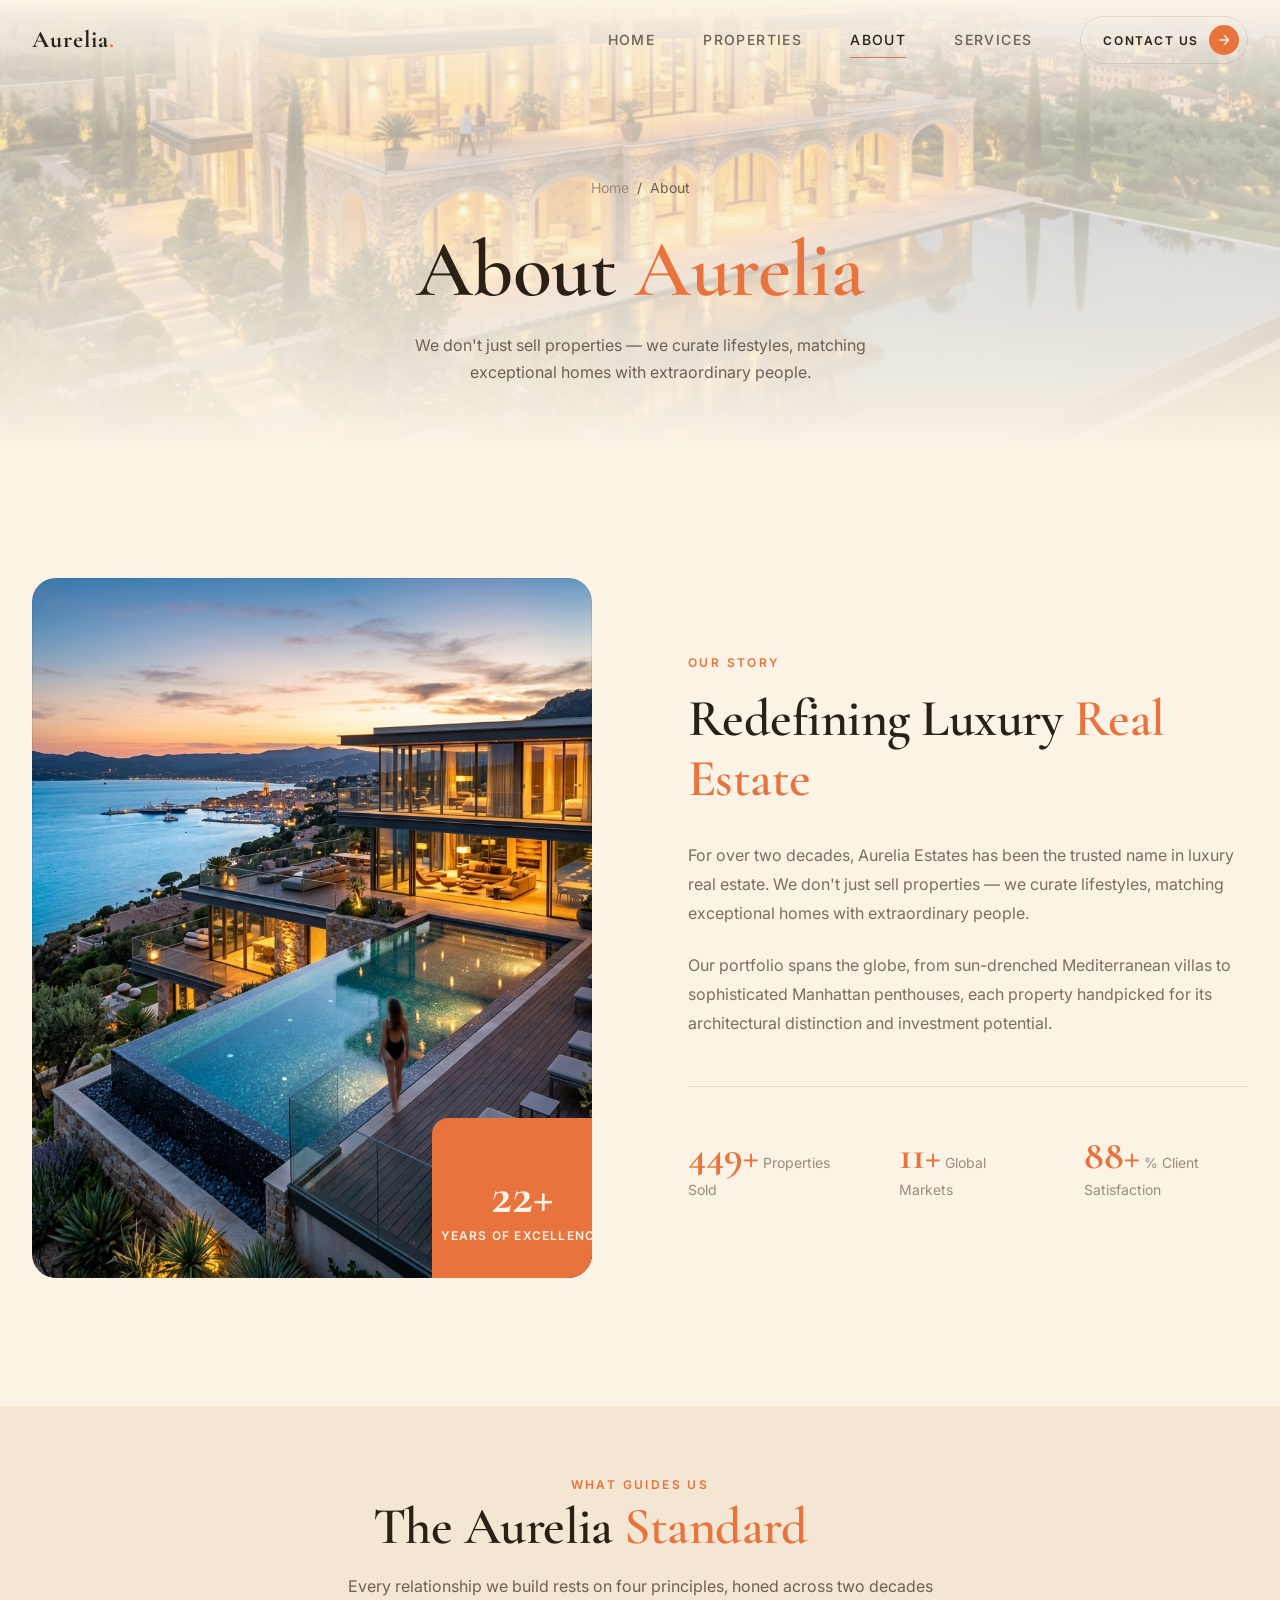
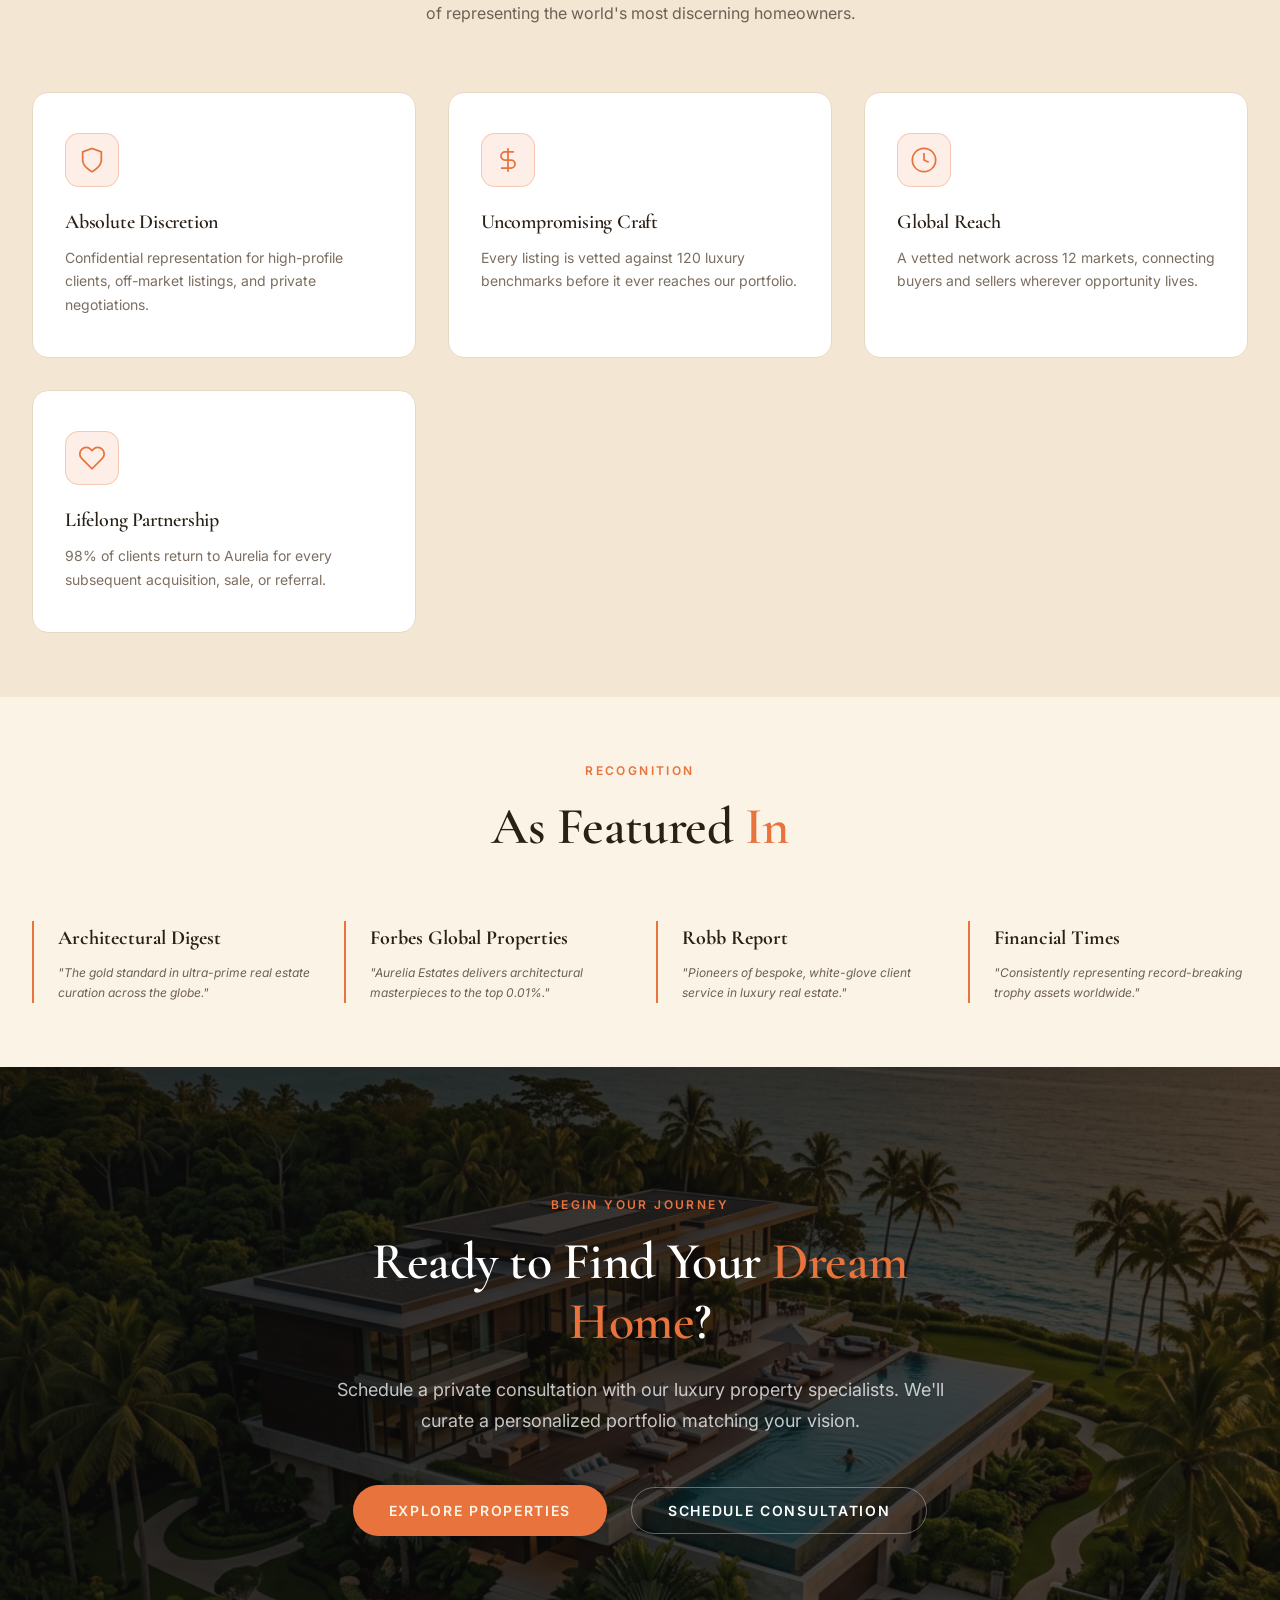
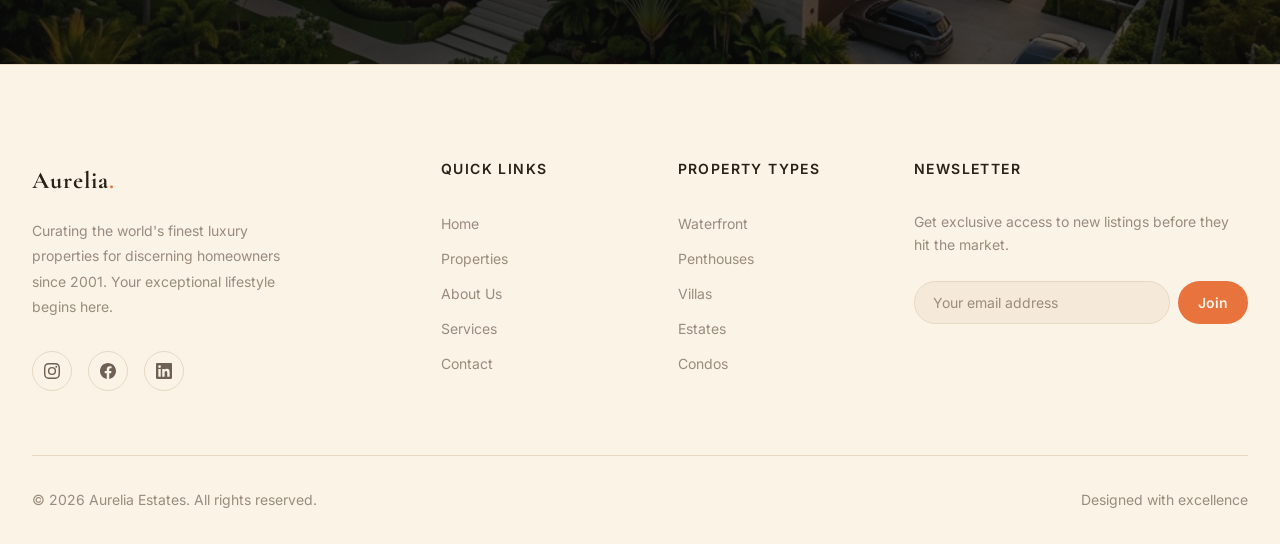
==== commit 500c4507: "Rebrand to warm cream/orange palette, hero house as full-bleed tilted background Full site color reb" ====
--- a/about.html
+++ b/about.html
@@ -222,7 +222,7 @@
         </div>
         <div class="footer__col">
           <h4>Newsletter</h4>
-          <p style="font-size:0.875rem;color:#6a6a6a;margin-bottom:1.5rem;">Get exclusive access to new listings before they hit the market.</p>
+          <p class="footer__newsletter-desc">Get exclusive access to new listings before they hit the market.</p>
           <form class="footer__newsletter-form" onsubmit="event.preventDefault(); alert('Subscribed to Aurelia VIP Private Access!');">
             <input type="email" placeholder="Your email address" class="footer__newsletter-input" required />
             <button type="submit">Join</button>
@@ -246,13 +246,13 @@
       <p>Connect with a senior luxury specialist for a tailored portfolio review.</p>
       <form onsubmit="event.preventDefault(); alert('Thank you! Your private advisor will contact you within 2 hours.'); document.getElementById('tour-modal').classList.remove('active');">
         <div style="margin-bottom:1rem;">
-          <input type="text" placeholder="Full Name" required style="width:100%;padding:12px 16px;background:#1a1a1a;border:1px solid #333;color:#fff;border-radius:6px;" />
+          <input type="text" placeholder="Full Name" required />
         </div>
         <div style="margin-bottom:1rem;">
-          <input type="email" placeholder="Email Address" required style="width:100%;padding:12px 16px;background:#1a1a1a;border:1px solid #333;color:#fff;border-radius:6px;" />
+          <input type="email" placeholder="Email Address" required />
         </div>
         <div style="margin-bottom:1rem;">
-          <input type="tel" placeholder="Phone Number" style="width:100%;padding:12px 16px;background:#1a1a1a;border:1px solid #333;color:#fff;border-radius:6px;" />
+          <input type="tel" placeholder="Phone Number" />
         </div>
         <button type="submit" class="btn btn--primary" style="width:100%;">Submit Request</button>
       </form>
--- a/css/styles.css
+++ b/css/styles.css
@@ -9,22 +9,24 @@
    DESIGN TOKENS
    ============================================================ */
 :root {
-  /* Colors */
-  --color-accent: #DFC562;
-  --color-accent-hover: #e8d278;
-  --color-accent-dark: #c5a94d;
-  --color-primary: #ffffff;
-  --color-secondary: #b0b0b0;
-  --color-body: #9a9a9a;
-  --color-muted: #6a6a6a;
-  --color-dark: #0a0a0a;
-  --color-dark-soft: #111111;
-  --color-dark-card: #151515;
-  --color-dark-border: #222222;
-  --color-dark-surface: #1a1a1a;
-  --color-overlay: rgba(0, 0, 0, 0.55);
-  --color-glass: rgba(255, 255, 255, 0.04);
-  --color-glass-border: rgba(255, 255, 255, 0.08);
+  /* Colors — warm cream + bright orange, matching the brand reference.
+     Token names kept from the original dark theme (--color-dark etc.)
+     since they're used all over this file; only the values changed. */
+  --color-accent: #E8733D;
+  --color-accent-hover: #F08750;
+  --color-accent-dark: #C55A28;
+  --color-primary: #2A2016;
+  --color-secondary: #6E6054;
+  --color-body: #7C6E60;
+  --color-muted: #9A8C7C;
+  --color-dark: #FBF3E6;
+  --color-dark-soft: #F3E6D3;
+  --color-dark-card: #FFFFFF;
+  --color-dark-border: #E7D8C2;
+  --color-dark-surface: #F5EAD9;
+  --color-overlay: rgba(24, 16, 8, 0.55);
+  --color-glass: rgba(42, 32, 22, 0.04);
+  --color-glass-border: rgba(42, 32, 22, 0.1);
 
   /* Typography */
   --font-heading: 'Cormorant Garamond', 'Georgia', serif;
@@ -69,10 +71,10 @@
   --transition-spring: 0.8s cubic-bezier(0.34, 1.56, 0.64, 1);
 
   /* Shadows */
-  --shadow-sm: 0 2px 8px rgba(0, 0, 0, 0.3);
-  --shadow-md: 0 8px 30px rgba(0, 0, 0, 0.4);
-  --shadow-lg: 0 20px 60px rgba(0, 0, 0, 0.5);
-  --shadow-glow: 0 0 40px rgba(223, 197, 98, 0.15);
+  --shadow-sm: 0 2px 8px rgba(42, 26, 12, 0.10);
+  --shadow-md: 0 8px 30px rgba(42, 26, 12, 0.14);
+  --shadow-lg: 0 20px 60px rgba(42, 26, 12, 0.18);
+  --shadow-glow: 0 0 40px rgba(232, 115, 61, 0.25);
 }
 
 /* ============================================================
@@ -224,7 +226,7 @@
 }
 
 .nav--scrolled {
-  background: rgba(10, 10, 10, 0.92);
+  background: rgba(251, 243, 230, 0.92);
   backdrop-filter: blur(20px);
   -webkit-backdrop-filter: blur(20px);
   box-shadow: 0 1px 0 var(--color-dark-border);
@@ -370,7 +372,7 @@
   left: 0;
   width: 100%;
   height: 100vh;
-  background: rgba(10, 10, 10, 0.97);
+  background: rgba(251, 243, 230, 0.97);
   backdrop-filter: blur(30px);
   flex-direction: column;
   align-items: center;
@@ -483,6 +485,9 @@
 
 /* ============================================================
    HERO SECTION (Homepage)
+   The property photo is a full-bleed tilted background panel
+   pinned to the section's top/right/bottom edges — not a
+   contained card — with the text column sitting in front of it.
    ============================================================ */
 .hero {
   position: relative;
@@ -493,22 +498,18 @@
   overflow: hidden;
   padding: calc(var(--nav-height) + var(--space-2xl)) 0 var(--space-3xl);
   background:
-    radial-gradient(ellipse 70% 55% at 78% 12%, rgba(223, 197, 98, 0.10), transparent 60%),
-    radial-gradient(ellipse 90% 70% at 15% 100%, rgba(120, 78, 30, 0.22), transparent 65%),
-    linear-gradient(160deg, #171208 0%, #0a0a0a 45%, #0a0a0a 100%);
-}
-
-.hero__grid {
+    radial-gradient(ellipse 65% 55% at 90% 0%, rgba(232, 115, 61, 0.14), transparent 60%),
+    linear-gradient(160deg, #FEF9EF 0%, #FBEFDC 45%, #F5E2C4 100%);
+}
+
+.hero .container {
   position: relative;
   z-index: 2;
-  display: grid;
-  grid-template-columns: minmax(0, 0.9fr) minmax(0, 1.1fr);
-  align-items: center;
-  gap: clamp(2.5rem, 5vw, var(--space-4xl));
+  width: 100%;
 }
 
 .hero__content {
-  max-width: 560px;
+  max-width: 480px;
 }
 
 .hero__eyebrow {
@@ -592,72 +593,78 @@
   color: var(--color-primary);
 }
 
-/* --- Visual column: tilting image + floating info card + dot nav --- */
-.hero__visual {
-  position: relative;
-}
-
-.hero__image-frame {
-  position: relative;
-  aspect-ratio: 4 / 5;
-  max-height: 640px;
-  border-radius: var(--border-radius-xl);
+/* --- Media panel: full-bleed tilting background photo --- */
+.hero__media {
+  position: absolute;
+  top: 0;
+  right: 0;
+  bottom: 0;
+  left: 44%;
+  z-index: 1;
+  perspective: 1800px;
+}
+
+.hero__media-clip {
+  position: absolute;
+  inset: 0;
   overflow: hidden;
-  perspective: 1400px;
-  box-shadow: var(--shadow-lg);
-}
-
-.hero__image-frame::after {
+}
+
+.hero__media-inner {
+  position: absolute;
+  inset: -8%;
+  transform-style: preserve-3d;
+  will-change: transform;
+}
+
+.hero__media-inner::after {
   content: '';
   position: absolute;
   inset: 0;
-  background: linear-gradient(200deg, transparent 45%, rgba(0, 0, 0, 0.55) 100%);
+  background: linear-gradient(205deg, transparent 40%, rgba(20, 13, 6, 0.6) 100%);
   pointer-events: none;
-  z-index: 1;
-}
-
-.hero__image-frame img {
+}
+
+.hero__media-inner img {
   width: 100%;
   height: 100%;
   object-fit: cover;
-  transform: scale(1.08);
-  transform-style: preserve-3d;
-  will-change: transform;
-}
-
-.hero__image-glow {
+  transform: scale(1.16);
+}
+
+.hero__media-fade {
   position: absolute;
-  inset: -10%;
-  z-index: -1;
-  background: radial-gradient(circle at 50% 50%, rgba(223, 197, 98, 0.18), transparent 65%);
-  filter: blur(30px);
+  inset: 0;
+  z-index: 2;
+  background: linear-gradient(to right, var(--color-dark) 0%, rgba(251, 239, 220, 0) 18%);
   pointer-events: none;
 }
 
 .hero__floating-card {
   position: absolute;
-  left: -6%;
-  bottom: 8%;
+  left: -8%;
+  bottom: 10%;
   z-index: 3;
-  width: min(300px, 78%);
+  width: min(300px, 68%);
   padding: var(--space-xl) var(--space-lg);
-  background: rgba(15, 13, 10, 0.72);
+  background: rgba(24, 16, 8, 0.78);
   backdrop-filter: blur(18px);
   -webkit-backdrop-filter: blur(18px);
-  border: 1px solid var(--color-glass-border);
+  border: 1px solid rgba(255, 255, 255, 0.12);
   border-radius: var(--border-radius-lg);
-  box-shadow: var(--shadow-md);
+  box-shadow: var(--shadow-lg);
 }
 
 .hero__floating-card h4 {
   font-size: var(--text-lg);
+  color: #fff;
   margin-bottom: 8px;
 }
 
 .hero__floating-card p {
   font-size: var(--text-sm);
   line-height: 1.6;
-  color: var(--color-secondary);
+  color: rgba(255, 255, 255, 0.72);
   margin-bottom: var(--space-lg);
 }
 
@@ -666,7 +673,7 @@
   align-items: center;
   gap: var(--space-md);
   padding-top: var(--space-lg);
-  border-top: 1px solid var(--color-glass-border);
+  border-top: 1px solid rgba(255, 255, 255, 0.14);
 }
 
 .hero__floating-number {
@@ -687,7 +694,7 @@
   font-size: var(--text-xs);
   text-transform: uppercase;
   letter-spacing: 0.1em;
-  color: var(--color-primary);
+  color: #fff;
 }
 
 .hero__floating-sub {
@@ -695,7 +702,7 @@
   align-items: center;
   gap: 6px;
   font-size: var(--text-xs);
-  color: var(--color-muted);
+  color: rgba(255, 255, 255, 0.65);
 }
 
 .hero__availability-dot {
@@ -716,7 +723,7 @@
 .hero__dot-nav {
   position: absolute;
   top: 50%;
-  right: -18px;
+  right: 28px;
   transform: translateY(-50%);
   z-index: 3;
   display: flex;
@@ -724,10 +731,10 @@
   align-items: center;
   gap: 22px;
   padding: 14px 9px;
-  background: rgba(15, 13, 10, 0.72);
+  background: rgba(24, 16, 8, 0.72);
   backdrop-filter: blur(18px);
   -webkit-backdrop-filter: blur(18px);
-  border: 1px solid var(--color-glass-border);
+  border: 1px solid rgba(255, 255, 255, 0.14);
   border-radius: 50px;
 }
 
@@ -741,7 +748,7 @@
   justify-content: center;
   font-size: 0.65rem;
   font-weight: 600;
-  color: var(--color-muted);
+  color: rgba(255, 255, 255, 0.55);
   cursor: pointer;
   transition: color var(--transition-fast);
 }
@@ -764,44 +771,34 @@
 }
 
 @media (max-width: 1024px) {
-  .hero__grid {
-    grid-template-columns: 1fr;
-    text-align: center;
+  .hero__media {
+    left: 52%;
+  }
+
+  .hero__content {
+    max-width: 440px;
+  }
+
+  .hero__dot-nav {
+    right: 16px;
+  }
+}
+
+@media (max-width: 767px) {
+  .hero {
+    flex-direction: column;
+    padding-top: calc(var(--nav-height) + var(--space-xl));
+    padding-bottom: 0;
+    min-height: auto;
+  }
+
+  .hero .container {
+    order: 1;
   }
 
   .hero__content {
     max-width: 100%;
-    margin: 0 auto;
-  }
-
-  .hero__lead {
-    margin-left: auto;
-    margin-right: auto;
-  }
-
-  .hero__actions {
-    justify-content: center;
-  }
-
-  .hero__proof {
-    justify-content: center;
-  }
-
-  .hero__visual {
-    max-width: 460px;
-    margin: 0 auto;
-  }
-
-  .hero__dot-nav {
-    right: 10px;
-  }
-}
-
-@media (max-width: 767px) {
-  .hero {
-    padding-top: calc(var(--nav-height) + var(--space-xl));
-    padding-bottom: var(--space-2xl);
-    min-height: auto;
+    text-align: center;
   }
 
   .hero__eyebrow {
@@ -812,28 +809,40 @@
     flex-direction: column;
     align-items: stretch;
     gap: var(--space-md);
+    justify-content: center;
   }
 
   .hero__actions .btn {
     width: 100%;
   }
 
-  .hero__image-frame {
+  .hero__proof {
+    justify-content: center;
+  }
+
+  .hero__media {
+    position: relative;
+    order: 2;
+    top: auto;
+    right: auto;
+    bottom: auto;
+    left: auto;
+    width: 100vw;
+    margin-left: calc(-50vw + 50%);
     aspect-ratio: 4 / 5;
-    max-height: 420px;
+    margin-top: var(--space-2xl);
+  }
+
+  .hero__media-fade {
+    background: linear-gradient(to bottom, var(--color-dark) 0%, rgba(251, 239, 220, 0) 12%);
   }
 
   .hero__floating-card {
     left: 50%;
-    bottom: auto;
-    top: 100%;
-    transform: translate(-50%, -34px);
+    bottom: 5%;
+    transform: translateX(-50%);
     width: calc(100% - 2.5rem);
     max-width: 340px;
-  }
-
-  .hero__visual {
-    margin-bottom: 3rem;
   }
 
   .hero__dot-nav {
@@ -868,7 +877,7 @@
 }
 
 .property-card:hover {
-  border-color: rgba(223, 197, 98, 0.2);
+  border-color: rgba(232, 115, 61, 0.35);
   box-shadow: var(--shadow-lg), var(--shadow-glow);
 }
 
@@ -914,7 +923,7 @@
 
 .property-card__badge--sold {
   background: rgba(207, 46, 46, 0.85);
-  color: var(--color-primary);
+  color: #fff;
 }
 
 .property-card__favorite {
@@ -939,7 +948,7 @@
   width: 16px;
   height: 16px;
   fill: none;
-  stroke: var(--color-primary);
+  stroke: #fff;
   stroke-width: 2;
   transition: all var(--transition-fast);
 }
@@ -1251,7 +1260,7 @@
   width: 10px;
   height: 10px;
   border-radius: 50%;
-  background: rgba(255, 255, 255, 0.15);
+  background: rgba(42, 32, 22, 0.15);
   opacity: 1;
   transition: all var(--transition-base);
 }
@@ -1302,13 +1311,24 @@
 }
 
 .cta-section__content h2 {
+  color: #fff;
   margin-bottom: var(--space-lg);
 }
 
 .cta-section__content p {
   margin-bottom: var(--space-2xl);
   font-size: var(--text-lg);
-  color: var(--color-secondary);
+  color: rgba(255, 255, 255, 0.75);
+}
+
+.cta-section .btn--outline {
+  color: #fff;
+  border-color: rgba(255, 255, 255, 0.35);
+}
+
+.cta-section .btn--outline:hover {
+  border-color: var(--color-accent);
+  color: var(--color-accent);
 }
 
 .cta-section__buttons {
@@ -1370,7 +1390,7 @@
 
 .footer__social a:hover {
   border-color: var(--color-accent);
-  background: rgba(223, 197, 98, 0.1);
+  background: rgba(232, 115, 61, 0.12);
 }
 
 .footer__social a:hover svg {
@@ -1517,7 +1537,7 @@
   border-bottom: 1px solid var(--color-dark-border);
   position: sticky;
   top: var(--nav-height);
-  background: rgba(10, 10, 10, 0.95);
+  background: rgba(251, 243, 230, 0.95);
   backdrop-filter: blur(20px);
   z-index: 50;
 }
@@ -2011,7 +2031,7 @@
 
 .destination-card__badge {
   align-self: flex-start;
-  background: rgba(223, 197, 98, 0.2);
+  background: rgba(232, 115, 61, 0.25);
   backdrop-filter: blur(10px);
   border: 1px solid var(--color-accent);
   color: var(--color-accent);
@@ -2030,7 +2050,7 @@
 
 .destination-card p {
   font-size: var(--text-sm);
-  color: var(--color-secondary);
+  color: rgba(255, 255, 255, 0.7);
   margin-bottom: 1rem;
 }
 
@@ -2051,8 +2071,7 @@
 }
 
 .amenity-card {
-  background: rgba(255, 255, 255, 0.025);
-  backdrop-filter: blur(12px);
+  background: var(--color-dark-card);
   border: 1px solid var(--color-dark-border);
   border-radius: var(--border-radius-lg);
   padding: 2.5rem 2rem;
@@ -2062,18 +2081,17 @@
 }
 
 .amenity-card:hover {
-  background: rgba(255, 255, 255, 0.05);
   border-color: var(--color-accent);
   transform: translateY(-6px);
-  box-shadow: 0 10px 30px rgba(0,0,0,0.5), 0 0 20px rgba(223, 197, 98, 0.1);
+  box-shadow: var(--shadow-md), 0 0 20px rgba(232, 115, 61, 0.15);
 }
 
 .amenity-card__icon {
   width: 54px;
   height: 54px;
   border-radius: 14px;
-  background: rgba(223, 197, 98, 0.1);
-  border: 1px solid rgba(223, 197, 98, 0.3);
+  background: rgba(232, 115, 61, 0.12);
+  border: 1px solid rgba(232, 115, 61, 0.3);
   display: flex;
   align-items: center;
   justify-content: center;
@@ -2129,7 +2147,7 @@
 }
 
 .calc-card__right {
-  background: rgba(10, 10, 10, 0.6);
+  background: var(--color-dark-card);
   border: 1px solid var(--color-dark-border);
   border-radius: var(--border-radius-lg);
   padding: 2rem;
@@ -2157,7 +2175,7 @@
   font-family: var(--font-heading);
   font-size: var(--text-3xl);
   font-weight: 700;
-  color: #fff;
+  color: var(--color-primary);
   margin-top: 4px;
 }
 
@@ -2180,7 +2198,7 @@
   font-family: var(--font-heading);
   font-size: var(--text-xl);
   font-weight: 700;
-  color: #fff;
+  color: var(--color-primary);
   margin-bottom: 0.5rem;
 }
 
@@ -2226,7 +2244,7 @@
   border: 1px solid var(--color-accent);
   border-radius: var(--border-radius-xl);
   padding: 2.5rem;
-  box-shadow: 0 0 50px rgba(223, 197, 98, 0.2);
+  box-shadow: 0 0 50px rgba(232, 115, 61, 0.2);
   transform: scale(0.9);
   transition: transform 0.4s ease;
 }
@@ -2249,6 +2267,24 @@
   color: var(--color-accent);
 }
 
+.tour-modal__box input {
+  width: 100%;
+  padding: 12px 16px;
+  background: var(--color-dark-card);
+  border: 1px solid var(--color-dark-border);
+  color: var(--color-primary);
+  border-radius: 6px;
+}
+
+.tour-modal__box input::placeholder {
+  color: var(--color-muted);
+}
+
+.footer__newsletter-desc {
+  font-size: 0.875rem;
+  color: var(--color-muted);
+  margin-bottom: 1.5rem;
+}
 
 /* ============================================================
    RESPONSIVE
